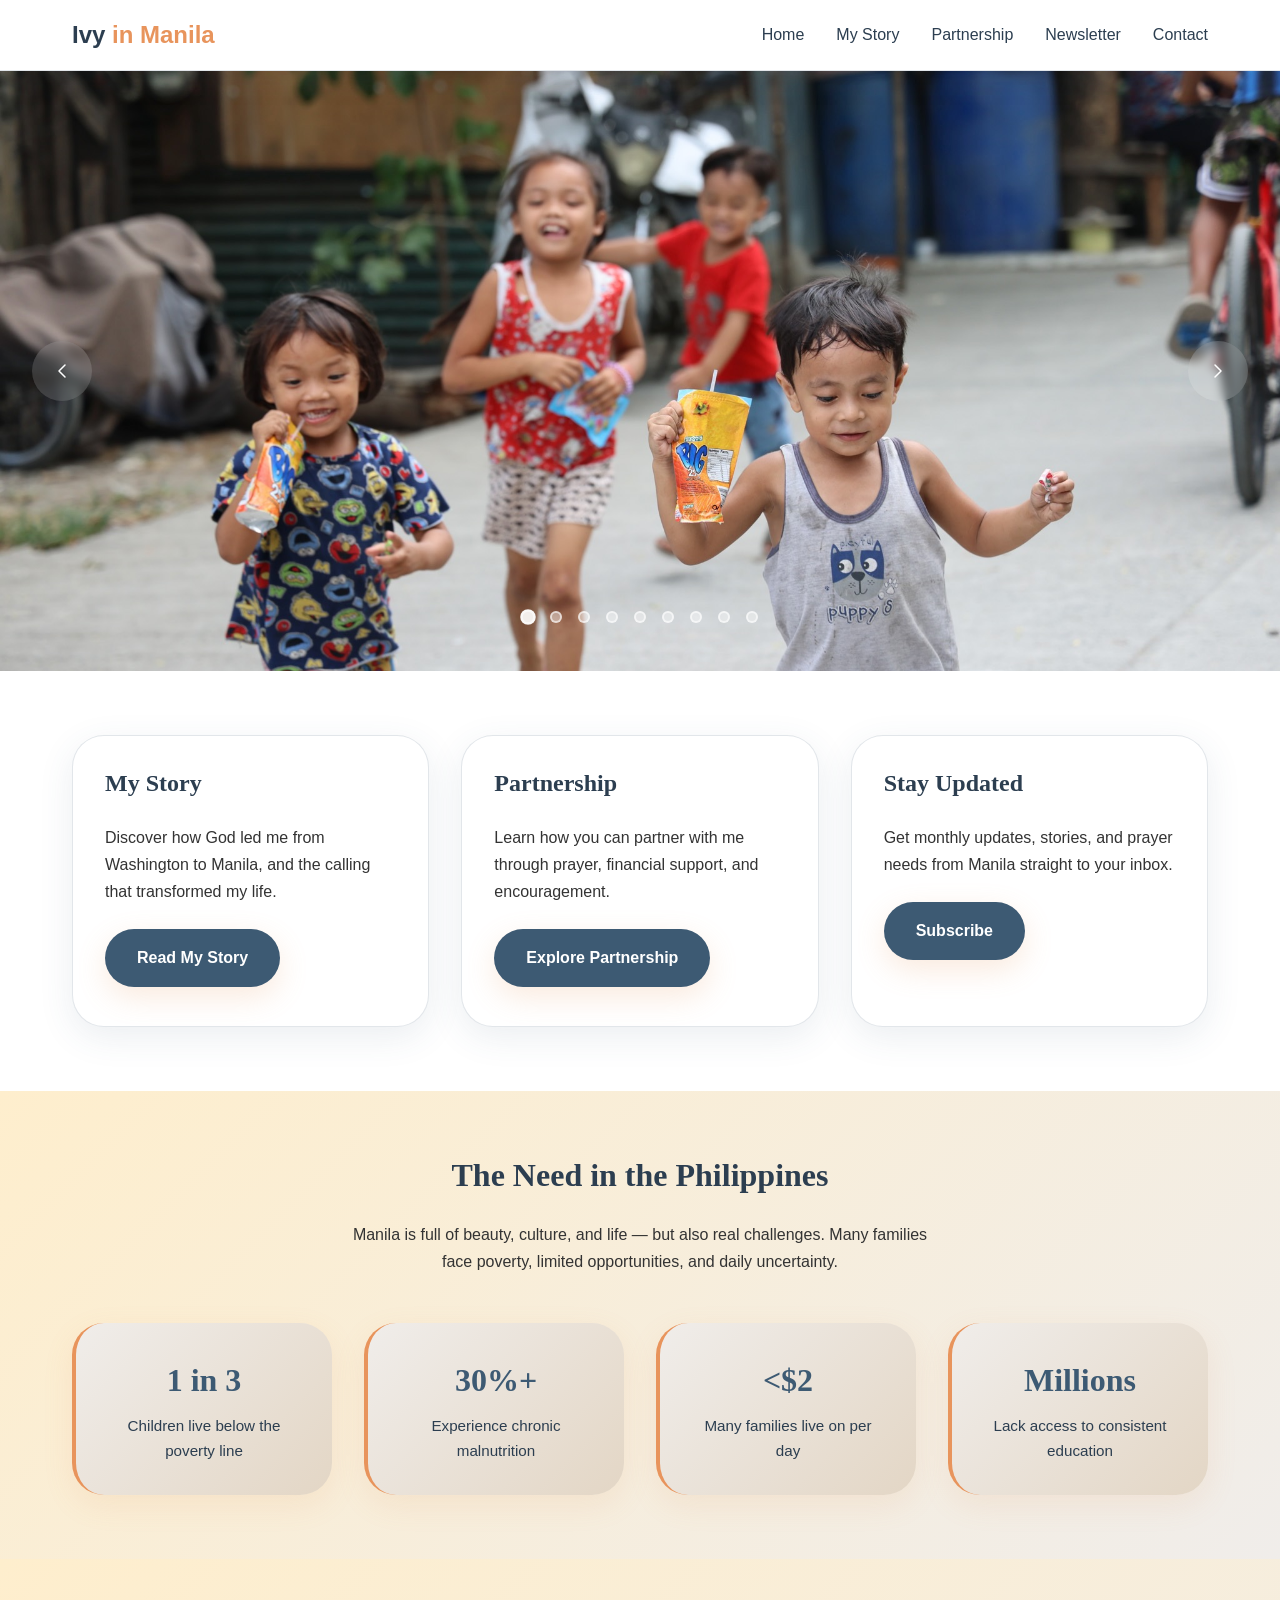
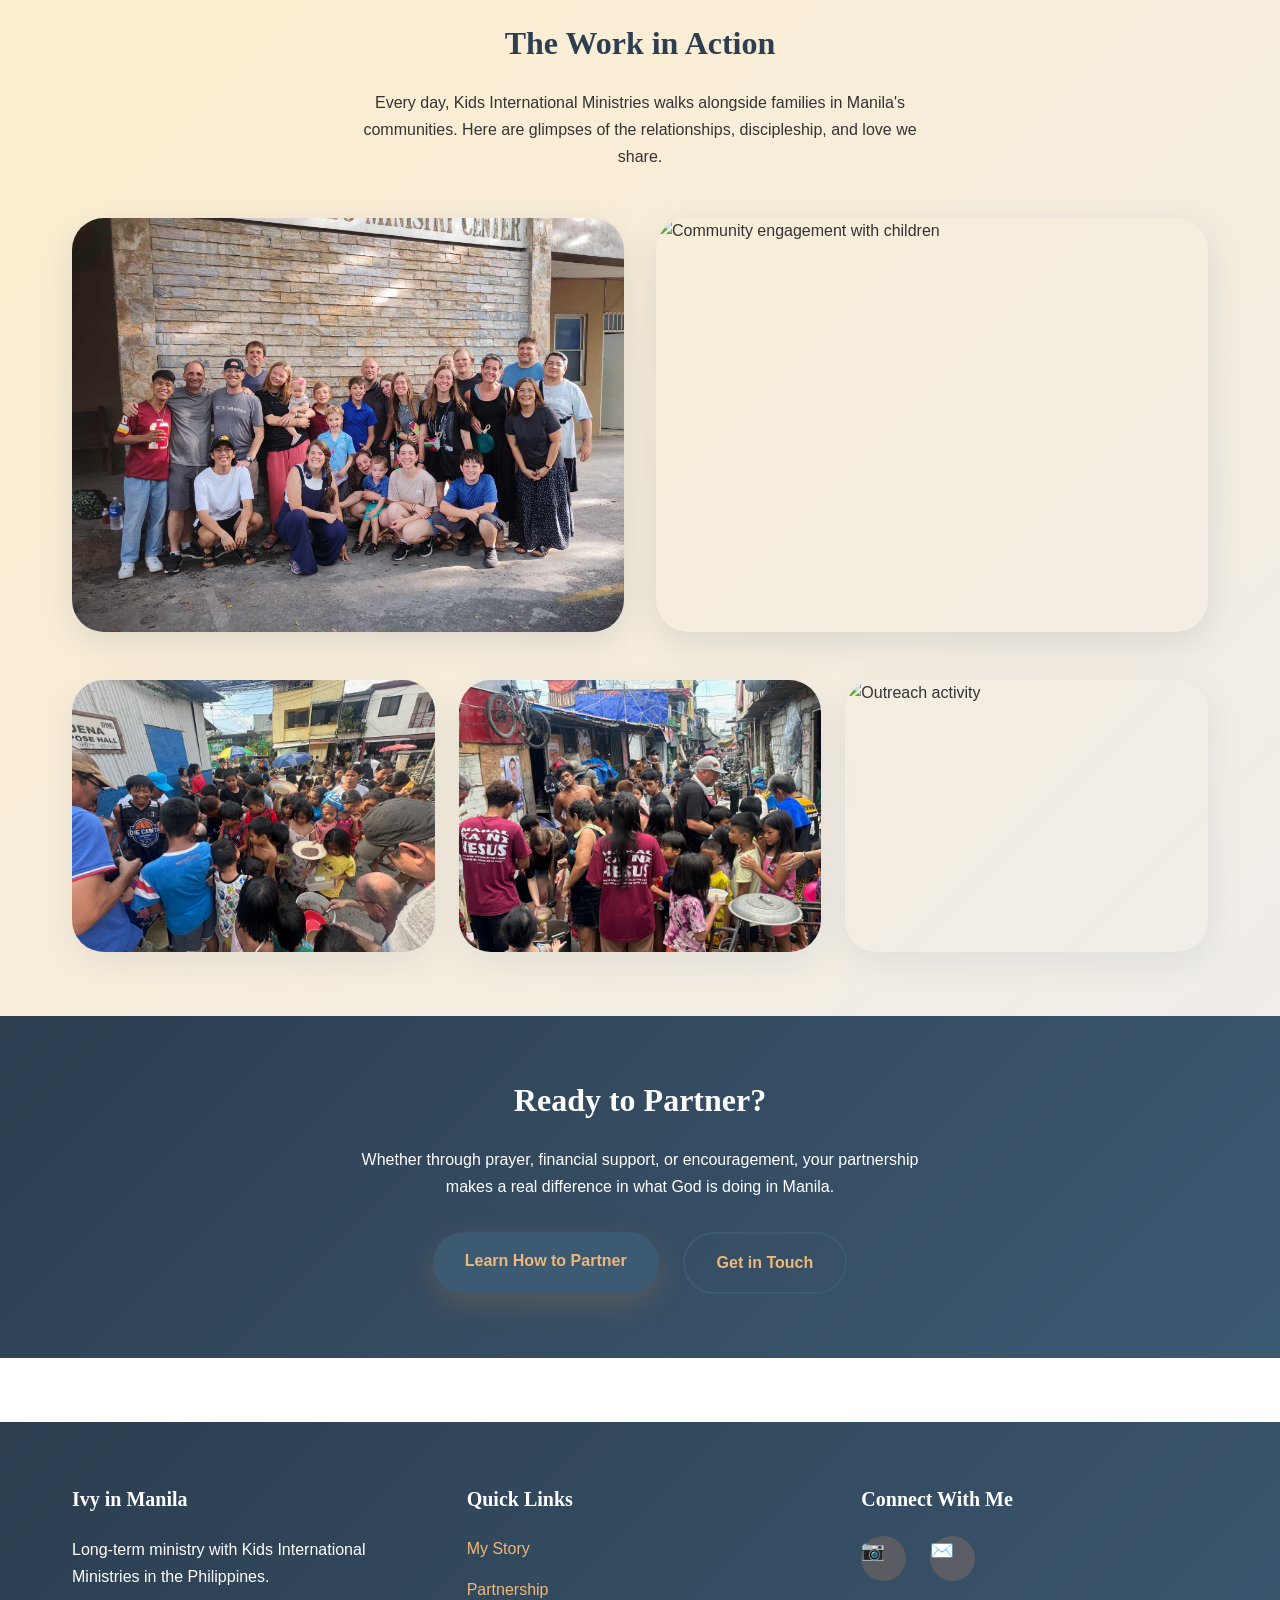
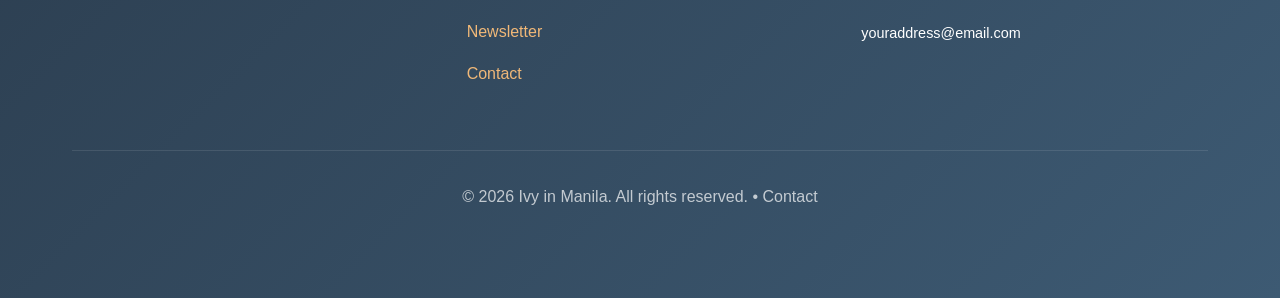
==== index.html @ 5cbec51e "Remove header from carousel and fix button text colors" ====
<!DOCTYPE html>
<html lang="en">
<head>
  <meta charset="UTF-8">
  <meta name="viewport" content="width=device-width, initial-scale=1.0">
  <meta name="description" content="Ivy in Manila - Updates, stories, and prayer needs from long-term ministry work with Kids International Ministries in the Philippines.">
  <meta name="keywords" content="missions, Philippines, Manila, ministry, Kids International Ministries, discipleship">
  <meta name="author" content="Ivy">
  <title>Ivy in Manila | Long-term Ministry Updates & Partnership</title>
  <link rel="stylesheet" href="css/styles.css">
</head>
<body>
  <!-- Header & Navigation -->
  <header>
    <div class="container">
      <div class="header-content">
        <a href="index.html" class="logo">Ivy <span class="logo-text">in Manila</span></a>
        <button class="menu-toggle" id="menuToggle">☰</button>
        <nav id="navMenu">
          <ul>
            <li><a href="index.html">Home</a></li>
            <li><a href="pages/my-story.html">My Story</a></li>
            <li><a href="pages/partnership.html">Partnership</a></li>
            <li><a href="pages/newsletter.html">Newsletter</a></li>
            <li><a href="pages/contact.html">Contact</a></li>
          </ul>
        </nav>
      </div>
    </div>
  </header>

  <!-- Main Content -->
  <main>
    <!-- Hero Section with Photo Carousel -->
    <section class="hero hero-carousel" id="heroCarousel">
      <div class="carousel-container">
        <img class="carousel-slide active" src="/assets/images/027A4919.jpeg" alt="Ministry moment">
        <img class="carousel-slide" src="/assets/images/IMG_1802.jpeg" alt="Ministry moment">
        <img class="carousel-slide" src="/assets/images/IMG_1947.jpeg" alt="Ministry moment">
        <img class="carousel-slide" src="/assets/images/IMG_1949.jpeg" alt="Ministry moment">
        <img class="carousel-slide" src="/assets/images/IMG_2102.jpeg" alt="Ministry moment">
        <img class="carousel-slide" src="/assets/images/IMG_2105.jpeg" alt="Ministry moment">
        <img class="carousel-slide" src="/assets/images/IMG_2116.jpeg" alt="Ministry moment">
        <img class="carousel-slide" src="/assets/images/IMG_2206.jpeg" alt="Ministry moment">
        <img class="carousel-slide" src="/assets/images/IMG_2347.jpeg" alt="Ministry moment">
        
        <!-- Gradient Overlay -->
        <div class="carousel-overlay"></div>
        
        <!-- Carousel Controls -->
        <button class="carousel-control carousel-prev" id="carouselPrev" aria-label="Previous slide">
          <svg width="40" height="40" viewBox="0 0 40 40" fill="none" xmlns="http://www.w3.org/2000/svg">
            <path d="M25 10L15 20L25 30" stroke="white" stroke-width="2.5" stroke-linecap="round" stroke-linejoin="round"/>
          </svg>
        </button>
        <button class="carousel-control carousel-next" id="carouselNext" aria-label="Next slide">
          <svg width="40" height="40" viewBox="0 0 40 40" fill="none" xmlns="http://www.w3.org/2000/svg">
            <path d="M15 10L25 20L15 30" stroke="white" stroke-width="2.5" stroke-linecap="round" stroke-linejoin="round"/>
          </svg>
        </button>
        
        <!-- Carousel Indicators -->
        <div class="carousel-indicators" id="carouselIndicators"></div>
      </div>
      
      <!-- Overlay Content -->
      <div class="container carousel-content">
        <p class="hero-intro">
          I'm serving long‑term in Manila, Philippines with Kids International Ministries. My heart is to invest deeply in relationships, discipleship, and everyday ministry life in the community. This space is where I share updates, stories, prayer needs, and ways you can partner with what God is doing in Manila.
        </p>
        <div class="hero-ctas">
          <a href="pages/my-story.html" class="btn btn-secondary">Learn My Story</a>
          <a href="pages/partnership.html" class="btn btn-tertiary">Partner With Me</a>
          <a href="pages/newsletter.html" class="btn btn-outline">Subscribe for Updates</a>
        </div>
      </div>
    </section>

    <!-- Quick Navigation Sections -->
    <section class="section">
      <div class="container">
        <div class="grid grid-3">
          <!-- My Story Card -->
          <div class="card">
            <h3>My Story</h3>
            <p>Discover how God led me from Washington to Manila, and the calling that transformed my life.</p>
            <a href="pages/my-story.html" class="btn btn-primary">Read My Story</a>
          </div>

          <!-- Partnership Card -->
          <div class="card">
            <h3>Partnership</h3>
            <p>Learn how you can partner with me through prayer, financial support, and encouragement.</p>
            <a href="pages/partnership.html" class="btn btn-primary">Explore Partnership</a>
          </div>

          <!-- Newsletter Card -->
          <div class="card">
            <h3>Stay Updated</h3>
            <p>Get monthly updates, stories, and prayer needs from Manila straight to your inbox.</p>
            <a href="pages/newsletter.html" class="btn btn-primary">Subscribe</a>
          </div>
        </div>
      </div>
    </section>

    <!-- Quick Stats Section -->
    <section class="section section-light">
      <div class="container">
        <h2 class="text-center">The Need in the Philippines</h2>
        <p class="text-center" style="max-width: 600px; margin-left: auto; margin-right: auto; margin-bottom: var(--spacing-xl);">
          Manila is full of beauty, culture, and life — but also real challenges. Many families face poverty, limited opportunities, and daily uncertainty.
        </p>
        <div class="grid grid-4">
          <div class="stat-box">
            <div class="stat-box-number">1 in 3</div>
            <div class="stat-box-label">Children live below the poverty line</div>
          </div>
          <div class="stat-box">
            <div class="stat-box-number">30%+</div>
            <div class="stat-box-label">Experience chronic malnutrition</div>
          </div>
          <div class="stat-box">
            <div class="stat-box-number">&lt;$2</div>
            <div class="stat-box-label">Many families live on per day</div>
          </div>
          <div class="stat-box">
            <div class="stat-box-number">Millions</div>
            <div class="stat-box-label">Lack access to consistent education</div>
          </div>
        </div>
      </div>
    </section>

    <!-- Ministry in Action Section -->
    <section class="section section-light">
      <div class="container">
        <h2 class="text-center">The Work in Action</h2>
        <p class="text-center" style="max-width: 600px; margin-left: auto; margin-right: auto; margin-bottom: var(--spacing-xl);">
          Every day, Kids International Ministries walks alongside families in Manila's communities. Here are glimpses of the relationships, discipleship, and love we share.
        </p>
        <div class="grid grid-2" style="gap: var(--spacing-lg); margin-bottom: var(--spacing-xl);">
          <div style="overflow: hidden; border-radius: var(--radius-lg); box-shadow: 0 10px 35px rgba(61, 90, 115, 0.15);">
            <img src="/assets/images/IMG_9043.jpeg" alt="Kids International Ministries team" style="width: 100%; height: auto; display: block;">
          </div>
          <div style="overflow: hidden; border-radius: var(--radius-lg); box-shadow: 0 10px 35px rgba(61, 90, 115, 0.15);">
            <img src="/assets/images/IMG_2116.jpeg" alt="Community engagement with children" style="width: 100%; height: auto; display: block;">
          </div>
        </div>
        <div class="grid grid-3" style="gap: var(--spacing-md);">
          <div style="overflow: hidden; border-radius: var(--radius-lg); box-shadow: 0 10px 35px rgba(61, 90, 115, 0.1);">
            <img src="/assets/images/IMG_1949.jpeg" alt="Children in community" style="width: 100%; height: auto; display: block;">
          </div>
          <div style="overflow: hidden; border-radius: var(--radius-lg); box-shadow: 0 10px 35px rgba(61, 90, 115, 0.1);">
            <img src="/assets/images/IMG_2347.jpeg" alt="Volunteers with children" style="width: 100%; height: auto; display: block;">
          </div>
          <div style="overflow: hidden; border-radius: var(--radius-lg); box-shadow: 0 10px 35px rgba(61, 90, 115, 0.1);">
            <img src="/assets/images/IMG_2206.jpeg" alt="Outreach activity" style="width: 100%; height: auto; display: block;">
          </div>
        </div>
      </div>
    </section>

    <!-- CTA Section -->
    <section class="section section-navy">
      <div class="container text-center">
        <h2>Ready to Partner?</h2>
        <p style="max-width: 600px; margin-left: auto; margin-right: auto; margin-bottom: var(--spacing-lg);">
          Whether through prayer, financial support, or encouragement, your partnership makes a real difference in what God is doing in Manila.
        </p>
        <div style="display: flex; gap: var(--spacing-md); justify-content: center; flex-wrap: wrap;">
          <a href="pages/partnership.html" class="btn btn-secondary">Learn How to Partner</a>
          <a href="pages/contact.html" class="btn btn-outline">Get in Touch</a>
        </div>
      </div>
    </section>
  </main>

  <!-- Footer -->
  <footer>
    <div class="container">
      <div class="footer-content">
        <div class="footer-section">
          <h4>Ivy in Manila</h4>
          <p>Long-term ministry with Kids International Ministries in the Philippines.</p>
        </div>
        <div class="footer-section">
          <h4>Quick Links</h4>
          <a href="pages/my-story.html">My Story</a>
          <a href="pages/partnership.html">Partnership</a>
          <a href="pages/newsletter.html">Newsletter</a>
          <a href="pages/contact.html">Contact</a>
        </div>
        <div class="footer-section">
          <h4>Connect With Me</h4>
          <div class="footer-socials">
            <a href="https://instagram.com" class="social-icon" title="Instagram">📷</a>
            <a href="mailto:youraddress@email.com" class="social-icon" title="Email">✉️</a>
          </div>
          <p style="margin-top: var(--spacing-md); font-size: 0.9rem;">
            <a href="mailto:youraddress@email.com" style="color: var(--yellow-honey);">youraddress@email.com</a>
          </p>
        </div>
      </div>
      <div class="footer-bottom">
        <p>&copy; 2026 Ivy in Manila. All rights reserved. • <a href="pages/contact.html" style="color: var(--yellow-honey);">Contact</a></p>
      </div>
    </div>
  </footer>

  <!-- JavaScript -->
  <script src="js/main.js"></script>
</body>
</html>
---- css/styles.css ----
/* 
  Ivy in Manila - Warm, Inviting Design System
  Color Palette: Warm browns, creams, slate blues, taupe
  Features: Soft animations, Parallax scrolling, Rounded edges, Sticky elements
  Designed for minimal, clean, friendly, and inviting aesthetic
*/

/* ========================
   CSS Variables / Colors
   ======================== */
:root {
  /* Soft, Cohesive Color Palette: Navy & Honey */
  --navy-soft: #3D5A73;
  --navy-dark: #2C3E50;
  --honey-warm: #E8945C;
  --honey-pale: #F0B878;
  --cream-pale: #FEEECD;
  --cream-warm: #E3D6C5;
  --cream-extra-light: #F0EDEA;
  --taupe-muted: #A0957E;
  
  --white: #ffffff;
  --gray-light: #f9f9f9;
  --gray-medium: #e8e8e8;
  --gray-dark: #333333;
  
  /* Typography */
  --font-primary: -apple-system, BlinkMacSystemFont, 'Segoe UI', 'Roboto', 'Oxygen', 'Ubuntu', 'Cantarell', sans-serif;
  --font-secondary: 'Georgia', 'Garamond', serif;
  
  /* Spacing */
  --spacing-xs: 0.5rem;
  --spacing-sm: 1rem;
  --spacing-md: 1.5rem;
  --spacing-lg: 2rem;
  --spacing-xl: 3rem;
  --spacing-2xl: 4rem;
  
  /* Soft Rounded Border Radius */
  --radius-sm: 12px;
  --radius-md: 20px;
  --radius-lg: 32px;
  
  /* Smooth Transitions */
  --transition: all 0.3s cubic-bezier(0.25, 0.46, 0.45, 0.94);
  --transition-slow: all 0.5s cubic-bezier(0.25, 0.46, 0.45, 0.94);
  --transition-bounce: all 0.6s cubic-bezier(0.34, 1.56, 0.64, 1);
}

/* ========================
   Soft Animations
   ======================== */
@keyframes fadeInUp {
  from {
    opacity: 0;
    transform: translateY(30px);
  }
  to {
    opacity: 1;
    transform: translateY(0);
  }
}

@keyframes fadeInDown {
  from {
    opacity: 0;
    transform: translateY(-30px);
  }
  to {
    opacity: 1;
    transform: translateY(0);
  }
}

@keyframes fadeInLeft {
  from {
    opacity: 0;
    transform: translateX(-30px);
  }
  to {
    opacity: 1;
    transform: translateX(0);
  }
}

@keyframes fadeInRight {
  from {
    opacity: 0;
    transform: translateX(30px);
  }
  to {
    opacity: 1;
    transform: translateX(0);
  }
}

@keyframes softFloat {
  0%, 100% {
    transform: translateY(0px);
  }
  50% {
    transform: translateY(-10px);
  }
}

@keyframes softScale {
  from {
    opacity: 0;
    transform: scale(0.95);
  }
  to {
    opacity: 1;
    transform: scale(1);
  }
}

@keyframes glow {
  0%, 100% {
    box-shadow: 0 10px 30px rgba(217, 70, 166, 0.15);
  }
  50% {
    box-shadow: 0 15px 40px rgba(217, 70, 166, 0.25);
  }
}

@keyframes slideInUp {
  from {
    opacity: 0;
    transform: translateY(60px);
  }
  to {
    opacity: 1;
    transform: translateY(0);
  }
}

.animate-fade-in {
  animation: fadeInUp 0.8s ease-out forwards;
}

.animate-fade-in-down {
  animation: fadeInDown 0.8s ease-out forwards;
}

.animate-fade-in-left {
  animation: fadeInLeft 0.8s ease-out forwards;
}

.animate-fade-in-right {
  animation: fadeInRight 0.8s ease-out forwards;
}

.animate-float {
  animation: softFloat 3s ease-in-out infinite;
}

.animate-scale {
  animation: softScale 0.8s ease-out forwards;
}

/* Parallax Effect Support */
.parallax-section {
  position: relative;
  overflow: hidden;
}

.parallax-bg {
  position: absolute;
  top: 0;
  left: 0;
  width: 100%;
  height: 100%;
  object-fit: cover;
  will-change: transform;
}

/* ========================
   Reset & Base Styles
   ======================== */
* {
  margin: 0;
  padding: 0;
  box-sizing: border-box;
}

html {
  scroll-behavior: smooth;
}

body {
  font-family: var(--font-primary);
  color: var(--gray-dark);
  background-color: var(--white);
  line-height: 1.6;
  font-size: 16px;
}

img {
  max-width: 100%;
  height: auto;
  display: block;
}

a {
  color: var(--navy-soft);
  text-decoration: none;
  transition: var(--transition);
}

a:hover {
  color: var(--honey-warm);
}

h1, h2, h3, h4, h5, h6 {
  font-family: var(--font-secondary);
  color: var(--navy-dark);
  margin-bottom: var(--spacing-md);
  line-height: 1.3;
}

h1 {
  font-size: 2.5rem;
  font-weight: 700;
}

h2 {
  font-size: 2rem;
  font-weight: 700;
}

h3 {
  font-size: 1.5rem;
  font-weight: 600;
}

h4 {
  font-size: 1.25rem;
  font-weight: 600;
}

p {
  margin-bottom: var(--spacing-md);
  font-size: 1rem;
  line-height: 1.7;
}

/* ========================
   Layout & Container
   ======================== */
.container {
  max-width: 1200px;
  margin: 0 auto;
  padding: 0 var(--spacing-lg);
}

.section {
  padding: var(--spacing-2xl) 0;
  animation: fadeInUp 0.8s ease-out;
}

.section-light {
  background: linear-gradient(135deg, var(--cream-pale) 0%, var(--cream-extra-light) 100%);
}

.section-navy {
  background: linear-gradient(135deg, var(--navy-dark) 0%, var(--navy-soft) 100%);
  color: var(--white);
}

.section-navy h2,
.section-navy h3 {
  color: var(--white);
}

.section-navy a {
  color: var(--honey-pale);
}

.section-navy a:hover {
  color: var(--white);
}

/* ========================
   Navigation & Header
   ======================== */
header {
  background-color: rgba(255, 255, 255, 0.98);
  border-bottom: 1px solid rgba(61, 90, 115, 0.15);
  position: sticky;
  top: 0;
  z-index: 100;
  box-shadow: 0 8px 32px rgba(61, 90, 115, 0.08);
  backdrop-filter: blur(10px);
  transition: var(--transition-slow);
}

header:hover {
  box-shadow: 0 12px 40px rgba(61, 90, 115, 0.12);
}

.header-content {
  display: flex;
  justify-content: space-between;
  align-items: center;
  padding: var(--spacing-sm) 0;
}

.logo {
  font-size: 1.5rem;
  font-weight: 700;
  color: var(--navy-dark);
  text-decoration: none;
}

.logo-text {
  color: var(--honey-warm);
}

nav ul {
  display: flex;
  list-style: none;
  gap: var(--spacing-lg);
}

nav a {
  color: var(--navy-dark);
  font-weight: 500;
  transition: var(--transition);
  position: relative;
  padding-bottom: 4px;
}

nav a:after {
  content: '';
  position: absolute;
  bottom: 0;
  left: 0;
  width: 0;
  height: 2px;
  background: var(--honey-warm);
  transition: width 0.3s ease;
}

nav a:hover {
  color: var(--honey-warm);
}

nav a:hover:after {
  width: 100%;
}

/* Mobile Menu Toggle */
.menu-toggle {
  display: none;
  background: none;
  border: none;
  font-size: 1.5rem;
  cursor: pointer;
  color: var(--navy-dark);
}

/* ========================
   Buttons
   ======================== */
.btn {
  display: inline-block;
  padding: var(--spacing-sm) var(--spacing-lg);
  border-radius: var(--radius-lg);
  font-size: 1rem;
  font-weight: 600;
  text-align: center;
  cursor: pointer;
  transition: var(--transition-slow);
  border: none;
  text-decoration: none;
  font-family: var(--font-primary);
  box-shadow: 0 10px 30px rgba(232, 148, 92, 0.2);
  position: relative;
  overflow: hidden;
}

.btn:hover {
  transform: translateY(-4px);
  box-shadow: 0 15px 40px rgba(232, 148, 92, 0.3);
}

.btn-primary {
  background-color: var(--navy-soft);
  color: var(--white);
}

.btn-primary:hover {
  background-color: var(--navy-dark);
}

.btn-secondary {
  background-color: var(--navy-soft);
  color: var(--white);
}

.btn-secondary:hover {
  background-color: var(--navy-dark);
}

.btn-tertiary {
  background-color: var(--honey-warm);
  color: var(--navy-dark);
}

.btn-tertiary:hover {
  background-color: var(--navy-soft);
  color: var(--white);
}

.btn-outline {
  background-color: transparent;
  color: var(--navy-soft);
  border: 2px solid var(--navy-soft);
  box-shadow: none;
}

.btn-outline:hover {
  background-color: var(--navy-soft);
  border-color: var(--navy-soft);
  color: var(--white);
}

.btn-block {
  display: block;
  width: 100%;
}

/* ========================
   Cards & Components
   ======================== */
.card {
  background-color: var(--white);
  border-radius: var(--radius-lg);
  padding: var(--spacing-lg);
  box-shadow: 0 10px 35px rgba(61, 90, 115, 0.1);
  transition: var(--transition-slow);
  border: 1px solid rgba(61, 90, 115, 0.15);
}

.card:hover {
  box-shadow: 0 20px 50px rgba(61, 90, 115, 0.15);
  transform: translateY(-8px);
}

.card-light {
  background: linear-gradient(135deg, var(--cream-extra-light) 0%, var(--cream-pale) 100%);
  box-shadow: none;
  border: 1px solid rgba(232, 148, 92, 0.15);
}

.stat-box {
  text-align: center;
  padding: var(--spacing-lg);
  background: linear-gradient(135deg, var(--cream-extra-light) 0%, var(--cream-warm) 100%);
  border-radius: var(--radius-lg);
  border-left: 4px solid var(--honey-warm);
  box-shadow: 0 10px 30px rgba(232, 148, 92, 0.12);
  transition: var(--transition-slow);
}

.stat-box:hover {
  transform: translateY(-4px);
  box-shadow: 0 15px 40px rgba(232, 148, 92, 0.2);
}

.stat-box-number {
  font-size: 2rem;
  font-weight: 700;
  color: var(--navy-soft);
  font-family: var(--font-secondary);
}

.stat-box-label {
  font-size: 0.95rem;
  color: var(--navy-dark);
  margin-top: var(--spacing-xs);
}

/* ========================
   Forms
   ======================== */
form {
  max-width: 600px;
  margin: 0 auto;
}

.form-group {
  margin-bottom: var(--spacing-lg);
}

label {
  display: block;
  margin-bottom: var(--spacing-sm);
  font-weight: 500;
  color: var(--navy-dark);
}

input[type="text"],
input[type="email"],
input[type="phone"],
input[type="date"],
textarea,
select {
  width: 100%;
  padding: var(--spacing-sm);
  border: 2px solid var(--honey-pale);
  border-radius: var(--radius-lg);
  font-family: var(--font-primary);
  font-size: 1rem;
  transition: var(--transition);
  background-color: var(--cream-extra-light);
}

input:focus,
textarea:focus,
select:focus {
  outline: none;
  border-color: var(--honey-warm);
  background-color: var(--white);
  box-shadow: 0 0 0 4px rgba(232, 148, 92, 0.15);
}

textarea {
  resize: vertical;
  min-height: 150px;
}

/* ========================
   Grid System
   ======================== */
.grid {
  display: grid;
  gap: var(--spacing-lg);
}

.grid-2 {
  grid-template-columns: repeat(2, 1fr);
}

.grid-3 {
  grid-template-columns: repeat(3, 1fr);
}

.grid-4 {
  grid-template-columns: repeat(4, 1fr);
}

/* ========================
   Footer
   ======================== */
footer {
  background: linear-gradient(135deg, var(--navy-dark) 0%, var(--navy-soft) 100%);
  color: var(--white);
  padding: var(--spacing-2xl) 0;
  margin-top: var(--spacing-2xl);
}

.footer-content {
  display: grid;
  grid-template-columns: repeat(auto-fit, minmax(250px, 1fr));
  gap: var(--spacing-xl);
  margin-bottom: var(--spacing-xl);
}

.footer-section h4 {
  color: var(--white);
  margin-bottom: var(--spacing-md);
}

.footer-section a {
  color: var(--honey-pale);
  display: block;
  margin-bottom: var(--spacing-sm);
  transition: var(--transition);
}

.footer-section a:hover {
  color: var(--white);
  transform: translateX(5px);
}

.footer-socials {
  display: flex;
  gap: var(--spacing-md);
  margin-top: var(--spacing-md);
}

.social-icon {
  display: inline-flex;
  align-items: center;
  justify-content: center;
  width: 45px;
  height: 45px;
  background-color: rgba(232, 148, 92, 0.2);
  border-radius: 50%;
  color: var(--honey-pale);
  transition: var(--transition);
  text-decoration: none;
  font-size: 1.2rem;
}

.social-icon:hover {
  background-color: var(--honey-warm);
  color: var(--navy-dark);
  transform: scale(1.1);
}

.footer-bottom {
  border-top: 1px solid rgba(255, 255, 255, 0.1);
  padding-top: var(--spacing-lg);
  text-align: center;
  font-size: 0.9rem;
  color: rgba(255, 255, 255, 0.7);
}

/* ========================
   Hero Section
   ======================== */
.hero {
  padding: var(--spacing-2xl) 0;
  background: linear-gradient(135deg, var(--cream-pale) 0%, var(--cream-warm) 50%, var(--cream-extra-light) 100%);
  color: var(--navy-dark);
  text-align: center;
  position: relative;
  overflow: hidden;
}

.hero::before {
  content: '';
  position: absolute;
  top: -50%;
  right: -10%;
  width: 500px;
  height: 500px;
  background: radial-gradient(circle, rgba(232, 148, 92, 0.15) 0%, transparent 70%);
  border-radius: 50%;
  pointer-events: none;
}

.hero::after {
  content: '';
  position: absolute;
  bottom: -30%;
  left: -5%;
  width: 400px;
  height: 400px;
  background: radial-gradient(circle, rgba(44, 62, 80, 0.1) 0%, transparent 70%);
  border-radius: 50%;
  pointer-events: none;
}

.hero > .container {
  position: relative;
  z-index: 1;
}

.hero h1 {
  color: var(--navy-dark);
  font-size: 3rem;
  margin-bottom: var(--spacing-lg);
  animation: fadeInDown 1s ease-out;
}

.hero-intro {
  font-size: 1.2rem;
  margin-bottom: var(--spacing-lg);
  max-width: 700px;
  margin-left: auto;
  margin-right: auto;
  line-height: 1.8;
  animation: fadeInUp 1s ease-out 0.2s both;
  color: var(--navy-soft);
}

.hero-ctas {
  display: flex;
  gap: var(--spacing-md);
  justify-content: center;
  flex-wrap: wrap;
  margin-top: var(--spacing-xl);
}

/* ========================
   Hero Carousel
   ======================== */
.hero-carousel {
  padding: 0;
  background: linear-gradient(135deg, rgba(232, 148, 92, 0.3), rgba(44, 62, 80, 0.5));
  min-height: 600px;
  display: flex;
  align-items: center;
  justify-content: center;
  position: relative;
  overflow: hidden;
}

.hero-carousel::before,
.hero-carousel::after {
  display: none;
}

.carousel-container {
  position: absolute;
  top: 0;
  left: 0;
  width: 100%;
  height: 100%;
  overflow: hidden;
  display: flex;
  align-items: center;
  justify-content: center;
}

.carousel-slide {
  position: absolute;
  top: 0;
  left: 0;
  width: 100%;
  height: 100%;
  object-fit: cover;
  object-position: center;
  opacity: 0;
  transition: opacity 0.8s ease-in-out;
  display: block;
  z-index: 1;
}

.carousel-slide.active {
  opacity: 1;
  z-index: 5;
}

.carousel-overlay {
  position: absolute;
  top: 0;
  left: 0;
  width: 100%;
  height: 100%;
  background: linear-gradient(135deg, rgba(44, 62, 80, 0.5) 0%, rgba(232, 148, 92, 0.3) 50%, rgba(44, 62, 80, 0.4) 100%);
  z-index: 3;
  pointer-events: none;
}

.carousel-content {
  position: relative;
  z-index: 10;
  color: white;
  text-align: center;
  padding: var(--spacing-2xl) var(--spacing-md);
}

/* Ensure buttons in carousel have correct colors */
.carousel-content .btn-secondary {
  color: var(--white) !important;
}

.carousel-content .btn-tertiary {
  color: var(--navy-dark) !important;
}

.carousel-content .btn-outline {
  color: var(--white) !important;
  border-color: var(--white) !important;
}

.carousel-content h1 {
  color: white;
  font-size: 3rem;
  margin-bottom: var(--spacing-lg);
  animation: fadeInDown 1s ease-out;
  text-shadow: 0 2px 10px rgba(0, 0, 0, 0.3);
}

.carousel-content .hero-intro {
  color: rgba(255, 255, 255, 0.95);
  font-size: 1.2rem;
  max-width: 700px;
  margin-left: auto;
  margin-right: auto;
  animation: fadeInUp 1s ease-out 0.2s both;
  text-shadow: 0 1px 5px rgba(0, 0, 0, 0.2);
}

.carousel-control {
  position: absolute;
  top: 50%;
  transform: translateY(-50%);
  z-index: 15;
  width: 60px;
  height: 60px;
  border: none;
  background: rgba(255, 255, 255, 0.15);
  color: white;
  cursor: pointer;
  display: flex;
  align-items: center;
  justify-content: center;
  border-radius: 50%;
  transition: all 0.3s ease;
  backdrop-filter: blur(5px);
}

.carousel-control:hover {
  background: rgba(255, 255, 255, 0.25);
  transform: translateY(-50%) scale(1.1);
}

.carousel-prev {
  left: var(--spacing-lg);
}

.carousel-next {
  right: var(--spacing-lg);
}

.carousel-control svg {
  width: 24px;
  height: 24px;
}

.carousel-indicators {
  position: absolute;
  bottom: var(--spacing-xl);
  left: 50%;
  transform: translateX(-50%);
  z-index: 15;
  display: flex;
  gap: var(--spacing-sm);
  justify-content: center;
}

.carousel-indicator {
  width: 12px;
  height: 12px;
  border-radius: 50%;
  background: rgba(255, 255, 255, 0.4);
  border: 2px solid rgba(255, 255, 255, 0.6);
  cursor: pointer;
  transition: all 0.3s ease;
}

.carousel-indicator.active {
  background: rgba(255, 255, 255, 0.9);
  transform: scale(1.3);
}

.carousel-indicator:hover {
  background: rgba(255, 255, 255, 0.7);
}

/* ========================
   Responsive Design
   ======================== */

@media (max-width: 768px) {
  h1 {
    font-size: 2rem;
  }
  
  h2 {
    font-size: 1.5rem;
  }
  
  h3 {
    font-size: 1.25rem;
  }
  
  .container {
    padding: 0 var(--spacing-md);
  }
  
  .section {
    padding: var(--spacing-xl) 0;
  }
  
  nav ul {
    display: none;
    position: absolute;
    top: 60px;
    right: 0;
    left: 0;
    flex-direction: column;
    background-color: var(--white);
    gap: 0;
    border-bottom: 1px solid var(--gray-medium);
  }
  
  nav ul.active {
    display: flex;
  }
  
  nav a {
    display: block;
    padding: var(--spacing-md);
    border-bottom: 1px solid var(--gray-medium);
  }
  
  .menu-toggle {
    display: block;
  }
  
  .grid-2,
  .grid-3,
  .grid-4 {
    grid-template-columns: 1fr;
  }
  
  .hero h1 {
    font-size: 2rem;
  }
  
  .hero-ctas {
    flex-direction: column;
  }

  /* Carousel mobile styles */
  .hero-carousel {
    min-height: 400px;
  }

  .carousel-control {
    width: 48px;
    height: 48px;
  }

  .carousel-prev {
    left: var(--spacing-md);
  }

  .carousel-next {
    right: var(--spacing-md);
  }

  .carousel-indicators {
    bottom: var(--spacing-lg);
    gap: 8px;
  }

  .carousel-indicator {
    width: 10px;
    height: 10px;
  }

  .carousel-content h1 {
    font-size: 1.75rem;
  }

  .carousel-content .hero-intro {
    font-size: 1rem;
  }
  
  .btn {
    width: 100%;
  }
  
  .footer-content {
    grid-template-columns: 1fr;
  }
}

@media (max-width: 480px) {
  :root {
    font-size: 14px;
  }
  
  h1 {
    font-size: 1.5rem;
  }
  
  h2 {
    font-size: 1.25rem;
  }
  
  h3 {
    font-size: 1.1rem;
  }
  
  .container {
    padding: 0 var(--spacing-sm);
  }
  
  .stat-box {
    padding: var(--spacing-md);
  }
  
  .stat-box-number {
    font-size: 1.5rem;
  }
  
  .hero-intro {
    font-size: 1rem;
  }

  .hero-carousel {
    min-height: 350px;
  }

  .carousel-control {
    width: 44px;
    height: 44px;
  }

  .carousel-control svg {
    width: 20px;
    height: 20px;
  }

  .carousel-prev {
    left: var(--spacing-sm);
  }

  .carousel-next {
    right: var(--spacing-sm);
  }

  .carousel-content {
    padding: var(--spacing-lg) var(--spacing-sm);
  }

  .carousel-content h1 {
    font-size: 1.5rem;
    margin-bottom: var(--spacing-md);
  }

  .carousel-content .hero-intro {
    font-size: 0.95rem;
    margin-bottom: var(--spacing-md);
  }
}

/* ========================
   Utility Classes
   ======================== */
.text-center {
  text-align: center;
}

.text-right {
  text-align: right;
}

.mt-md {
  margin-top: var(--spacing-md);
}

.mt-lg {
  margin-top: var(--spacing-lg);
}

.mb-md {
  margin-bottom: var(--spacing-md);
}

.mb-lg {
  margin-bottom: var(--spacing-lg);
}

.py-lg {
  padding: var(--spacing-lg) 0;
}

.py-2xl {
  padding: var(--spacing-2xl) 0;
}

.highlight {
  color: var(--navy-soft);
  font-weight: 600;
}

.highlight-yellow {
  color: var(--honey-warm);
  font-weight: 600;
}
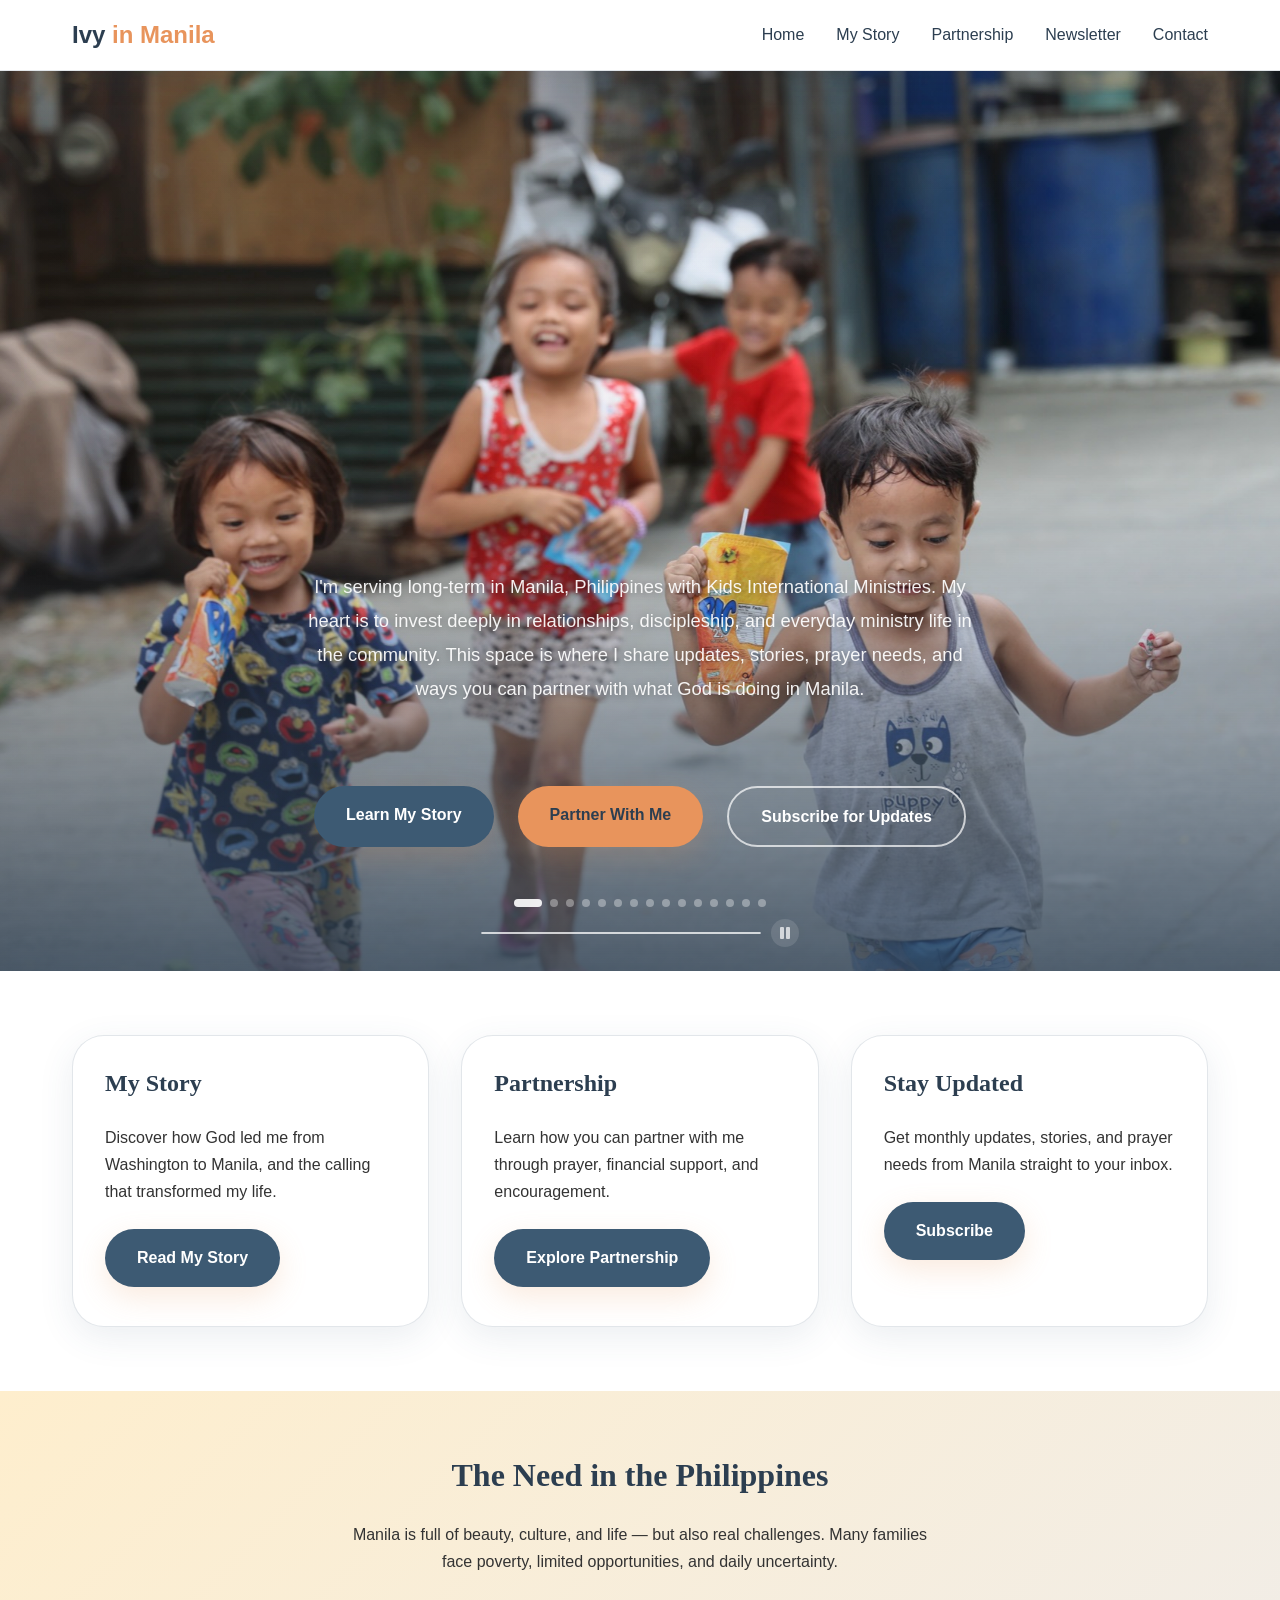
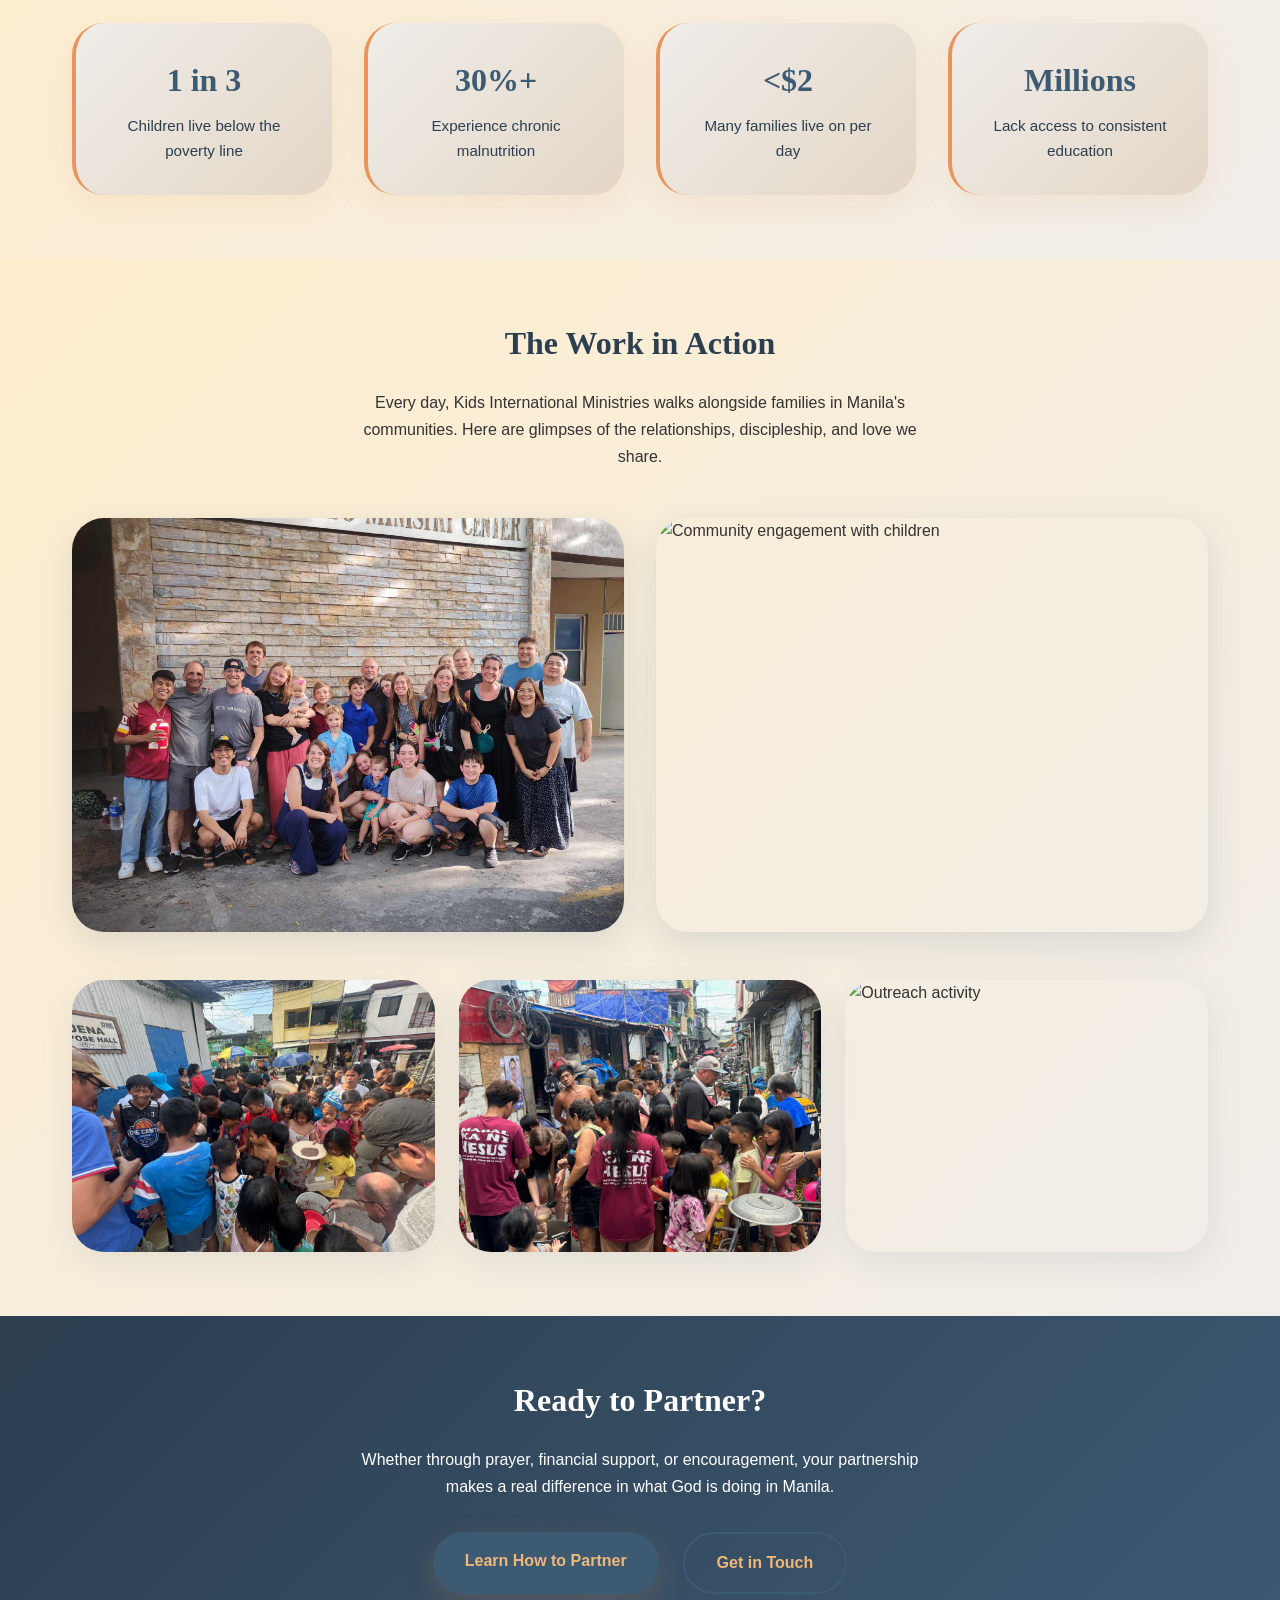
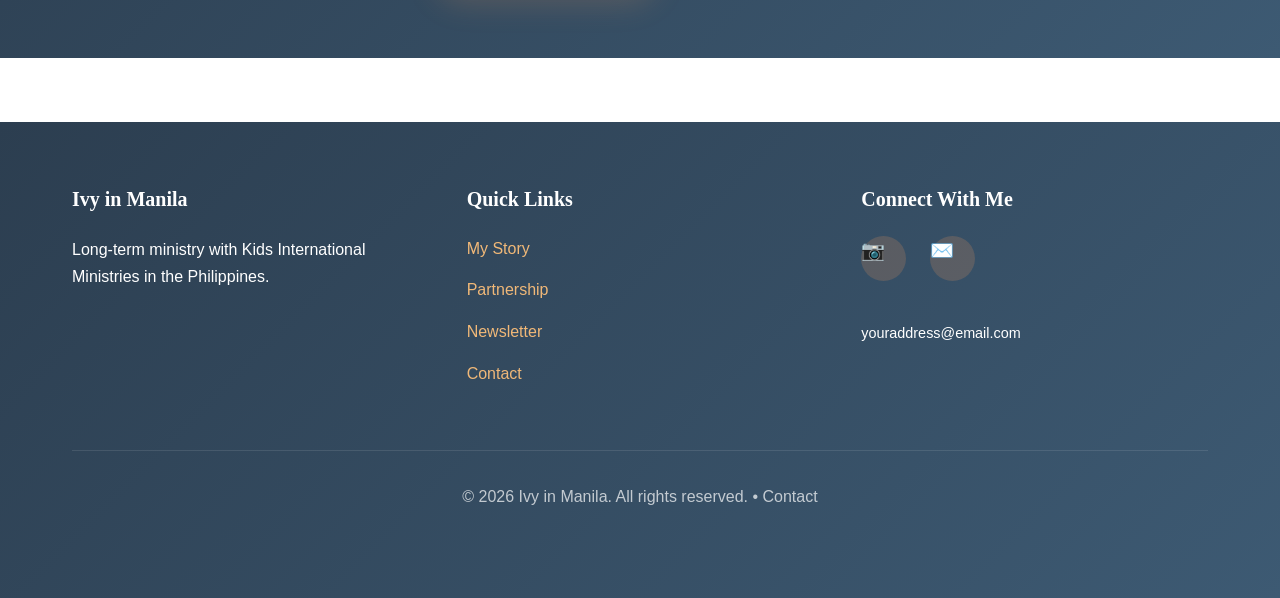
==== commit 3594417e: "Enhance Hero Carousel with cinematic features and improved accessibility" ====
--- a/index.html
+++ b/index.html
@@ -31,40 +31,96 @@
 
   <!-- Main Content -->
   <main>
-    <!-- Hero Section with Photo Carousel -->
-    <section class="hero hero-carousel" id="heroCarousel">
-      <div class="carousel-container">
-        <img class="carousel-slide active" src="/assets/images/027A4919.jpeg" alt="Ministry moment">
-        <img class="carousel-slide" src="/assets/images/IMG_1802.jpeg" alt="Ministry moment">
-        <img class="carousel-slide" src="/assets/images/IMG_1947.jpeg" alt="Ministry moment">
-        <img class="carousel-slide" src="/assets/images/IMG_1949.jpeg" alt="Ministry moment">
-        <img class="carousel-slide" src="/assets/images/IMG_2102.jpeg" alt="Ministry moment">
-        <img class="carousel-slide" src="/assets/images/IMG_2105.jpeg" alt="Ministry moment">
-        <img class="carousel-slide" src="/assets/images/IMG_2116.jpeg" alt="Ministry moment">
-        <img class="carousel-slide" src="/assets/images/IMG_2206.jpeg" alt="Ministry moment">
-        <img class="carousel-slide" src="/assets/images/IMG_2347.jpeg" alt="Ministry moment">
-        
-        <!-- Gradient Overlay -->
+    <!-- Hero: Cinematic Photo Carousel -->
+    <section class="hero-carousel" id="heroCarousel" aria-roledescription="carousel" aria-label="Ministry photo gallery">
+      <div class="carousel-viewport">
+        <div class="carousel-track" id="carouselTrack">
+          <div class="carousel-slide active" aria-roledescription="slide" aria-label="Slide 1 of 15">
+            <img src="/assets/images/027A4919.jpeg" alt="Meaningful connections during ministry outreach" loading="eager" fetchpriority="high" draggable="false">
+          </div>
+          <div class="carousel-slide" aria-roledescription="slide" aria-label="Slide 2 of 15">
+            <img src="/assets/images/IMG_0004.jpeg" alt="Community life and fellowship in Manila" loading="eager" draggable="false">
+          </div>
+          <div class="carousel-slide" aria-roledescription="slide" aria-label="Slide 3 of 15">
+            <img src="/assets/images/IMG_0006.jpeg" alt="Building relationships in the neighborhood" loading="eager" draggable="false">
+          </div>
+          <div class="carousel-slide" aria-roledescription="slide" aria-label="Slide 4 of 15">
+            <img src="/assets/images/IMG_0012.jpeg" alt="Joy and laughter with local children" loading="lazy" draggable="false">
+          </div>
+          <div class="carousel-slide" aria-roledescription="slide" aria-label="Slide 5 of 15">
+            <img src="/assets/images/IMG_0020.jpeg" alt="Daily life in ministry service" loading="lazy" draggable="false">
+          </div>
+          <div class="carousel-slide" aria-roledescription="slide" aria-label="Slide 6 of 15">
+            <img src="/assets/images/IMG_1802.jpeg" alt="Worship and discipleship moments" loading="lazy" draggable="false">
+          </div>
+          <div class="carousel-slide" aria-roledescription="slide" aria-label="Slide 7 of 15">
+            <img src="/assets/images/IMG_1947.jpeg" alt="Sharing hope in the community" loading="lazy" draggable="false">
+          </div>
+          <div class="carousel-slide" aria-roledescription="slide" aria-label="Slide 8 of 15">
+            <img src="/assets/images/IMG_1949.jpeg" alt="Children engaged in learning and play" loading="lazy" draggable="false">
+          </div>
+          <div class="carousel-slide" aria-roledescription="slide" aria-label="Slide 9 of 15">
+            <img src="/assets/images/IMG_2102.jpeg" alt="Outreach and engagement with families" loading="lazy" draggable="false">
+          </div>
+          <div class="carousel-slide" aria-roledescription="slide" aria-label="Slide 10 of 15">
+            <img src="/assets/images/IMG_2105.jpeg" alt="Teamwork in ministry activities" loading="lazy" draggable="false">
+          </div>
+          <div class="carousel-slide" aria-roledescription="slide" aria-label="Slide 11 of 15">
+            <img src="/assets/images/IMG_2116.jpeg" alt="Community gathering and fellowship" loading="lazy" draggable="false">
+          </div>
+          <div class="carousel-slide" aria-roledescription="slide" aria-label="Slide 12 of 15">
+            <img src="/assets/images/IMG_2206.jpeg" alt="Vibrant moments from Manila outreach" loading="lazy" draggable="false">
+          </div>
+          <div class="carousel-slide" aria-roledescription="slide" aria-label="Slide 13 of 15">
+            <img src="/assets/images/IMG_2347.jpeg" alt="Volunteers serving alongside local families" loading="lazy" draggable="false">
+          </div>
+          <div class="carousel-slide" aria-roledescription="slide" aria-label="Slide 14 of 15">
+            <img src="/assets/images/IMG_8860.jpeg" alt="Everyday beauty in Manila neighborhoods" loading="lazy" draggable="false">
+          </div>
+          <div class="carousel-slide" aria-roledescription="slide" aria-label="Slide 15 of 15">
+            <img src="/assets/images/IMG_9043.jpeg" alt="The Kids International Ministries team" loading="lazy" draggable="false">
+          </div>
+        </div>
+
+        <!-- Cinematic gradient overlay -->
         <div class="carousel-overlay"></div>
-        
-        <!-- Carousel Controls -->
-        <button class="carousel-control carousel-prev" id="carouselPrev" aria-label="Previous slide">
-          <svg width="40" height="40" viewBox="0 0 40 40" fill="none" xmlns="http://www.w3.org/2000/svg">
-            <path d="M25 10L15 20L25 30" stroke="white" stroke-width="2.5" stroke-linecap="round" stroke-linejoin="round"/>
+
+        <!-- Navigation arrows (appear on hover / always visible on touch) -->
+        <button class="carousel-arrow carousel-arrow--prev" id="carouselPrev" aria-label="Previous photo">
+          <svg width="24" height="24" viewBox="0 0 24 24" fill="none" stroke="currentColor" stroke-width="2" stroke-linecap="round" stroke-linejoin="round">
+            <polyline points="15 18 9 12 15 6"></polyline>
           </svg>
         </button>
-        <button class="carousel-control carousel-next" id="carouselNext" aria-label="Next slide">
-          <svg width="40" height="40" viewBox="0 0 40 40" fill="none" xmlns="http://www.w3.org/2000/svg">
-            <path d="M15 10L25 20L15 30" stroke="white" stroke-width="2.5" stroke-linecap="round" stroke-linejoin="round"/>
+        <button class="carousel-arrow carousel-arrow--next" id="carouselNext" aria-label="Next photo">
+          <svg width="24" height="24" viewBox="0 0 24 24" fill="none" stroke="currentColor" stroke-width="2" stroke-linecap="round" stroke-linejoin="round">
+            <polyline points="9 18 15 12 9 6"></polyline>
           </svg>
         </button>
-        
-        <!-- Carousel Indicators -->
-        <div class="carousel-indicators" id="carouselIndicators"></div>
-      </div>
-      
-      <!-- Overlay Content -->
-      <div class="container carousel-content">
+
+        <!-- Progress bar & slide indicators -->
+        <div class="carousel-bottom-bar">
+          <div class="carousel-indicators" id="carouselIndicators" role="tablist" aria-label="Slide navigation"></div>
+          <div class="carousel-progress-row">
+            <div class="carousel-progress">
+              <div class="carousel-progress-fill" id="carouselProgress"></div>
+            </div>
+            <button class="carousel-pause-btn" id="carouselPause" aria-label="Pause slideshow">
+              <svg class="carousel-pause-icon" width="14" height="14" viewBox="0 0 14 14" fill="currentColor">
+                <rect x="2" y="1" width="4" height="12" rx="1"></rect>
+                <rect x="8" y="1" width="4" height="12" rx="1"></rect>
+              </svg>
+              <svg class="carousel-play-icon" width="14" height="14" viewBox="0 0 14 14" fill="currentColor" style="display:none">
+                <polygon points="3,1 13,7 3,13"></polygon>
+              </svg>
+            </button>
+          </div>
+        </div>
+        <!-- Screen reader live region -->
+        <div class="sr-only" aria-live="polite" aria-atomic="true" id="carouselLive"></div>
+      </div>
+
+      <!-- Hero content overlay -->
+      <div class="container carousel-hero-content">
         <p class="hero-intro">
           I'm serving long‑term in Manila, Philippines with Kids International Ministries. My heart is to invest deeply in relationships, discipleship, and everyday ministry life in the community. This space is where I share updates, stories, prayer needs, and ways you can partner with what God is doing in Manila.
         </p>
--- a/css/styles.css
+++ b/css/styles.css
@@ -686,171 +686,439 @@
 }
 
 /* ========================
-   Hero Carousel
+   Hero Carousel — Cinematic
    ======================== */
 .hero-carousel {
-  padding: 0;
-  background: linear-gradient(135deg, rgba(232, 148, 92, 0.3), rgba(44, 62, 80, 0.5));
-  min-height: 600px;
+  position: relative;
+  width: 100%;
+  min-height: 100vh;
+  min-height: 100dvh;
   display: flex;
-  align-items: center;
+  align-items: flex-end;
   justify-content: center;
-  position: relative;
   overflow: hidden;
-}
-
-.hero-carousel::before,
-.hero-carousel::after {
-  display: none;
-}
-
-.carousel-container {
+  background: var(--navy-dark);
+}
+
+.carousel-viewport {
   position: absolute;
-  top: 0;
-  left: 0;
-  width: 100%;
-  height: 100%;
+  inset: 0;
   overflow: hidden;
-  display: flex;
-  align-items: center;
-  justify-content: center;
+}
+
+/* --- Slides --- */
+.carousel-track {
+  position: absolute;
+  inset: 0;
 }
 
 .carousel-slide {
   position: absolute;
-  top: 0;
-  left: 0;
+  inset: 0;
+  opacity: 0;
+  z-index: 1;
+  transition: opacity 1.4s cubic-bezier(0.4, 0, 0.2, 1);
+  will-change: opacity;
+  overflow: hidden;
+}
+
+.carousel-slide.active {
+  opacity: 1;
+  z-index: 2;
+}
+
+.carousel-slide img {
+  position: absolute;
+  inset: 0;
   width: 100%;
   height: 100%;
   object-fit: cover;
   object-position: center;
-  opacity: 0;
-  transition: opacity 0.8s ease-in-out;
-  display: block;
-  z-index: 1;
-}
-
-.carousel-slide.active {
-  opacity: 1;
-  z-index: 5;
-}
-
+}
+
+/* --- Ken Burns keyframes --- */
+@keyframes kenBurns1 {
+  0%   { transform: scale(1)    translate3d(0, 0, 0); }
+  100% { transform: scale(1.12) translate3d(-1.5%, -1%, 0); }
+}
+
+@keyframes kenBurns2 {
+  0%   { transform: scale(1.12) translate3d(0, 0, 0); }
+  100% { transform: scale(1)    translate3d(1.5%, 1%, 0); }
+}
+
+@keyframes kenBurns3 {
+  0%   { transform: scale(1)    translate3d(0, 0, 0); }
+  100% { transform: scale(1.1)  translate3d(1.5%, -0.5%, 0); }
+}
+
+@keyframes kenBurns4 {
+  0%   { transform: scale(1.1)  translate3d(0, 0, 0); }
+  100% { transform: scale(1)    translate3d(-1%, 1.5%, 0); }
+}
+
+@keyframes kenBurns5 {
+  0%   { transform: scale(1.05) translate3d(-1%, 0, 0); }
+  100% { transform: scale(1.15) translate3d(1%, -1%, 0); }
+}
+
+/* --- Cinematic overlay --- */
 .carousel-overlay {
   position: absolute;
-  top: 0;
-  left: 0;
-  width: 100%;
-  height: 100%;
-  background: linear-gradient(135deg, rgba(44, 62, 80, 0.5) 0%, rgba(232, 148, 92, 0.3) 50%, rgba(44, 62, 80, 0.4) 100%);
+  inset: 0;
   z-index: 3;
   pointer-events: none;
-}
-
-.carousel-content {
+  background:
+    linear-gradient(to bottom,
+      rgba(44, 62, 80, 0.2) 0%,
+      rgba(44, 62, 80, 0.02) 25%,
+      rgba(44, 62, 80, 0.02) 45%,
+      rgba(44, 62, 80, 0.5) 80%,
+      rgba(44, 62, 80, 0.8) 100%),
+    linear-gradient(135deg,
+      rgba(232, 148, 92, 0.08) 0%,
+      transparent 60%);
+}
+
+/* --- Hero content overlay --- */
+.carousel-hero-content {
   position: relative;
   z-index: 10;
-  color: white;
+  color: var(--white);
   text-align: center;
-  padding: var(--spacing-2xl) var(--spacing-md);
+  padding: 0 var(--spacing-lg);
+  padding-bottom: calc(var(--spacing-2xl) + 60px);
+  display: flex;
+  flex-direction: column;
+  align-items: center;
+  justify-content: flex-end;
+  min-height: 100vh;
+  min-height: 100dvh;
+}
+
+.carousel-hero-content .hero-intro {
+  color: rgba(255, 255, 255, 0.92);
+  font-size: 1.15rem;
+  max-width: 680px;
+  line-height: 1.85;
+  text-shadow: 0 1px 8px rgba(0, 0, 0, 0.35);
+  animation: carouselFadeUp 1.2s cubic-bezier(0.16, 1, 0.3, 1) 0.3s both;
+}
+
+.carousel-hero-content .hero-ctas {
+  animation: carouselFadeUp 1.2s cubic-bezier(0.16, 1, 0.3, 1) 0.6s both;
 }
 
 /* Ensure buttons in carousel have correct colors */
-.carousel-content .btn-secondary {
-  color: var(--white) !important;
-}
-
-.carousel-content .btn-tertiary {
-  color: var(--navy-dark) !important;
-}
-
-.carousel-content .btn-outline {
-  color: var(--white) !important;
-  border-color: var(--white) !important;
-}
-
-.carousel-content h1 {
-  color: white;
-  font-size: 3rem;
-  margin-bottom: var(--spacing-lg);
-  animation: fadeInDown 1s ease-out;
-  text-shadow: 0 2px 10px rgba(0, 0, 0, 0.3);
-}
-
-.carousel-content .hero-intro {
-  color: rgba(255, 255, 255, 0.95);
-  font-size: 1.2rem;
-  max-width: 700px;
-  margin-left: auto;
-  margin-right: auto;
-  animation: fadeInUp 1s ease-out 0.2s both;
-  text-shadow: 0 1px 5px rgba(0, 0, 0, 0.2);
-}
-
-.carousel-control {
+.carousel-hero-content .hero-ctas .btn-secondary {
+  color: var(--white);
+}
+
+.carousel-hero-content .hero-ctas .btn-tertiary {
+  color: var(--navy-dark);
+}
+
+.carousel-hero-content .hero-ctas .btn-outline {
+  color: var(--white);
+  border-color: rgba(255, 255, 255, 0.7);
+}
+
+.carousel-hero-content .hero-ctas .btn-outline:hover {
+  background: rgba(255, 255, 255, 0.15);
+  border-color: var(--white);
+}
+
+@keyframes carouselFadeUp {
+  from {
+    opacity: 0;
+    transform: translateY(30px);
+  }
+  to {
+    opacity: 1;
+    transform: translateY(0);
+  }
+}
+
+/* --- Navigation arrows --- */
+.carousel-arrow {
   position: absolute;
   top: 50%;
   transform: translateY(-50%);
   z-index: 15;
-  width: 60px;
-  height: 60px;
-  border: none;
-  background: rgba(255, 255, 255, 0.15);
-  color: white;
+  width: 56px;
+  height: 56px;
+  border: 1px solid rgba(255, 255, 255, 0.2);
+  background: rgba(255, 255, 255, 0.08);
+  color: rgba(255, 255, 255, 0.85);
   cursor: pointer;
   display: flex;
   align-items: center;
   justify-content: center;
   border-radius: 50%;
-  transition: all 0.3s ease;
-  backdrop-filter: blur(5px);
-}
-
-.carousel-control:hover {
-  background: rgba(255, 255, 255, 0.25);
-  transform: translateY(-50%) scale(1.1);
-}
-
-.carousel-prev {
-  left: var(--spacing-lg);
-}
-
-.carousel-next {
-  right: var(--spacing-lg);
-}
-
-.carousel-control svg {
-  width: 24px;
-  height: 24px;
-}
-
-.carousel-indicators {
+  backdrop-filter: blur(12px);
+  -webkit-backdrop-filter: blur(12px);
+  transition: all 0.35s cubic-bezier(0.16, 1, 0.3, 1);
+  opacity: 0;
+}
+
+.hero-carousel:hover .carousel-arrow,
+.hero-carousel:focus-within .carousel-arrow {
+  opacity: 1;
+}
+
+.carousel-arrow:hover {
+  background: rgba(255, 255, 255, 0.18);
+  border-color: rgba(255, 255, 255, 0.4);
+  transform: translateY(-50%) scale(1.08);
+  color: var(--white);
+}
+
+.carousel-arrow:active {
+  transform: translateY(-50%) scale(0.95);
+}
+
+.carousel-arrow--prev {
+  left: clamp(16px, 3vw, 40px);
+}
+
+.carousel-arrow--next {
+  right: clamp(16px, 3vw, 40px);
+}
+
+.carousel-arrow svg {
+  width: 22px;
+  height: 22px;
+  flex-shrink: 0;
+}
+
+/* --- Bottom bar: indicators + progress --- */
+.carousel-bottom-bar {
   position: absolute;
-  bottom: var(--spacing-xl);
-  left: 50%;
-  transform: translateX(-50%);
+  bottom: 0;
+  left: 0;
+  right: 0;
   z-index: 15;
   display: flex;
-  gap: var(--spacing-sm);
+  flex-direction: column;
+  align-items: center;
+  padding-bottom: var(--spacing-md);
+  gap: 12px;
+}
+
+.carousel-indicators {
+  display: flex;
+  gap: 8px;
   justify-content: center;
+  align-items: center;
 }
 
 .carousel-indicator {
-  width: 12px;
-  height: 12px;
+  width: 8px;
+  height: 8px;
+  border-radius: 100px;
+  background: rgba(255, 255, 255, 0.35);
+  border: none;
+  cursor: pointer;
+  transition: all 0.45s cubic-bezier(0.16, 1, 0.3, 1);
+  padding: 0;
+  outline: none;
+}
+
+.carousel-indicator:hover {
+  background: rgba(255, 255, 255, 0.6);
+  transform: scale(1.25);
+}
+
+.carousel-indicator.active {
+  width: 28px;
+  background: rgba(255, 255, 255, 0.9);
+}
+
+.carousel-indicator:focus-visible {
+  box-shadow: 0 0 0 2px rgba(255, 255, 255, 0.5);
+}
+
+.carousel-progress {
+  width: min(280px, 60vw);
+  height: 2px;
+  background: rgba(255, 255, 255, 0.15);
+  border-radius: 100px;
+  overflow: hidden;
+  flex-shrink: 1;
+}
+
+.carousel-progress-fill {
+  height: 100%;
+  width: 0%;
+  background: rgba(255, 255, 255, 0.7);
+  border-radius: 100px;
+  transition: none;
+}
+
+.carousel-progress-fill.animating {
+  transition: width linear;
+}
+
+.hero-carousel.paused .carousel-progress-fill {
+  opacity: 0.4;
+}
+
+.carousel-progress-row {
+  display: flex;
+  align-items: center;
+  gap: 10px;
+  justify-content: center;
+}
+
+.carousel-pause-btn {
+  width: 28px;
+  height: 28px;
+  border: none;
+  background: rgba(255, 255, 255, 0.12);
+  color: rgba(255, 255, 255, 0.7);
   border-radius: 50%;
-  background: rgba(255, 255, 255, 0.4);
-  border: 2px solid rgba(255, 255, 255, 0.6);
   cursor: pointer;
+  display: flex;
+  align-items: center;
+  justify-content: center;
   transition: all 0.3s ease;
-}
-
-.carousel-indicator.active {
-  background: rgba(255, 255, 255, 0.9);
-  transform: scale(1.3);
-}
-
-.carousel-indicator:hover {
-  background: rgba(255, 255, 255, 0.7);
+  padding: 0;
+  flex-shrink: 0;
+}
+
+.carousel-pause-btn:hover {
+  background: rgba(255, 255, 255, 0.22);
+  color: var(--white);
+}
+
+/* Screen reader only */
+.sr-only {
+  position: absolute;
+  width: 1px;
+  height: 1px;
+  padding: 0;
+  margin: -1px;
+  overflow: hidden;
+  clip: rect(0, 0, 0, 0);
+  white-space: nowrap;
+  border: 0;
+}
+
+/* Reduced motion preferences */
+@media (prefers-reduced-motion: reduce) {
+  .carousel-slide {
+    transition: opacity 0.3s ease;
+  }
+  .carousel-slide img {
+    animation: none !important;
+  }
+  .carousel-hero-content .hero-intro,
+  .carousel-hero-content .hero-ctas {
+    animation: none;
+    opacity: 1;
+  }
+  .carousel-progress-fill {
+    transition: none !important;
+  }
+  .carousel-indicator {
+    transition: width 0.15s ease, background 0.15s ease;
+  }
+}
+
+/* --- Carousel responsive: Tablet (iPad) --- */
+@media (min-width: 769px) and (max-width: 1024px) {
+  .hero-carousel {
+    min-height: 85vh;
+  }
+  .carousel-hero-content {
+    min-height: 85vh;
+    padding-bottom: calc(var(--spacing-xl) + 60px);
+  }
+  .carousel-hero-content .hero-intro {
+    font-size: 1.1rem;
+    max-width: 580px;
+  }
+  .carousel-arrow {
+    width: 50px;
+    height: 50px;
+  }
+}
+
+/* --- Carousel responsive: Mobile --- */
+@media (max-width: 768px) {
+  .hero-carousel {
+    min-height: 75vh;
+  }
+  .carousel-hero-content {
+    min-height: 75vh;
+    padding: 0 var(--spacing-md);
+    padding-bottom: calc(var(--spacing-lg) + 50px);
+  }
+  .carousel-hero-content .hero-intro {
+    font-size: 1rem;
+    line-height: 1.75;
+    max-width: 480px;
+  }
+  .carousel-arrow {
+    width: 44px;
+    height: 44px;
+    opacity: 1;
+  }
+  .carousel-arrow svg {
+    width: 18px;
+    height: 18px;
+  }
+  .carousel-arrow--prev {
+    left: 12px;
+  }
+  .carousel-arrow--next {
+    right: 12px;
+  }
+  .carousel-indicator {
+    width: 6px;
+    height: 6px;
+  }
+  .carousel-indicator.active {
+    width: 22px;
+  }
+  .carousel-progress {
+    width: min(200px, 50vw);
+  }
+}
+
+/* --- Carousel responsive: Small phone --- */
+@media (max-width: 480px) {
+  .hero-carousel {
+    min-height: 70vh;
+  }
+  .carousel-hero-content {
+    min-height: 70vh;
+    padding: 0 var(--spacing-sm);
+    padding-bottom: calc(var(--spacing-md) + 45px);
+  }
+  .carousel-hero-content .hero-intro {
+    font-size: 0.95rem;
+    line-height: 1.7;
+  }
+  .carousel-arrow {
+    width: 40px;
+    height: 40px;
+    background: rgba(255, 255, 255, 0.1);
+    border: 1px solid rgba(255, 255, 255, 0.15);
+    backdrop-filter: blur(8px);
+    -webkit-backdrop-filter: blur(8px);
+  }
+  .carousel-arrow svg {
+    width: 16px;
+    height: 16px;
+  }
+  .carousel-indicator {
+    width: 5px;
+    height: 5px;
+  }
+  .carousel-indicator.active {
+    width: 18px;
+  }
 }
 
 /* ========================
@@ -917,42 +1185,6 @@
   .hero-ctas {
     flex-direction: column;
   }
-
-  /* Carousel mobile styles */
-  .hero-carousel {
-    min-height: 400px;
-  }
-
-  .carousel-control {
-    width: 48px;
-    height: 48px;
-  }
-
-  .carousel-prev {
-    left: var(--spacing-md);
-  }
-
-  .carousel-next {
-    right: var(--spacing-md);
-  }
-
-  .carousel-indicators {
-    bottom: var(--spacing-lg);
-    gap: 8px;
-  }
-
-  .carousel-indicator {
-    width: 10px;
-    height: 10px;
-  }
-
-  .carousel-content h1 {
-    font-size: 1.75rem;
-  }
-
-  .carousel-content .hero-intro {
-    font-size: 1rem;
-  }
   
   .btn {
     width: 100%;
@@ -995,42 +1227,6 @@
   .hero-intro {
     font-size: 1rem;
   }
-
-  .hero-carousel {
-    min-height: 350px;
-  }
-
-  .carousel-control {
-    width: 44px;
-    height: 44px;
-  }
-
-  .carousel-control svg {
-    width: 20px;
-    height: 20px;
-  }
-
-  .carousel-prev {
-    left: var(--spacing-sm);
-  }
-
-  .carousel-next {
-    right: var(--spacing-sm);
-  }
-
-  .carousel-content {
-    padding: var(--spacing-lg) var(--spacing-sm);
-  }
-
-  .carousel-content h1 {
-    font-size: 1.5rem;
-    margin-bottom: var(--spacing-md);
-  }
-
-  .carousel-content .hero-intro {
-    font-size: 0.95rem;
-    margin-bottom: var(--spacing-md);
-  }
 }
 
 /* ========================
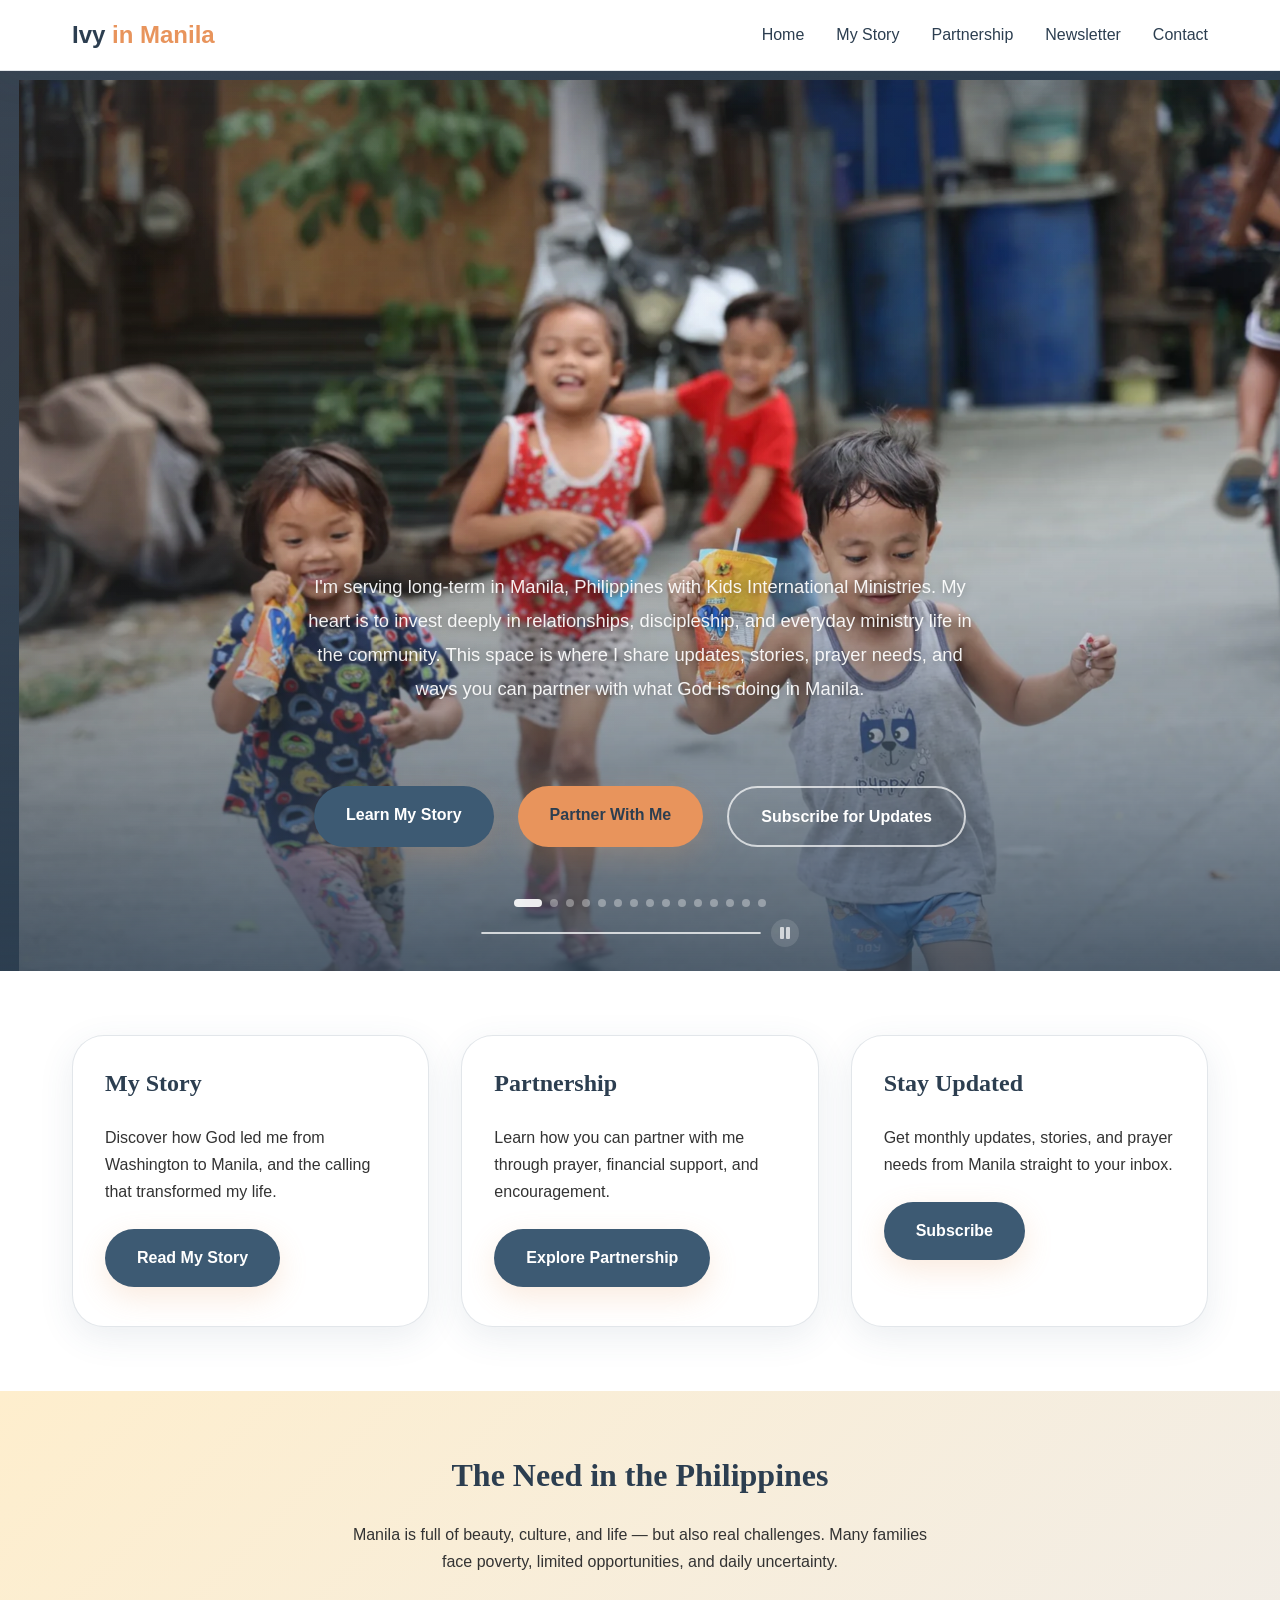
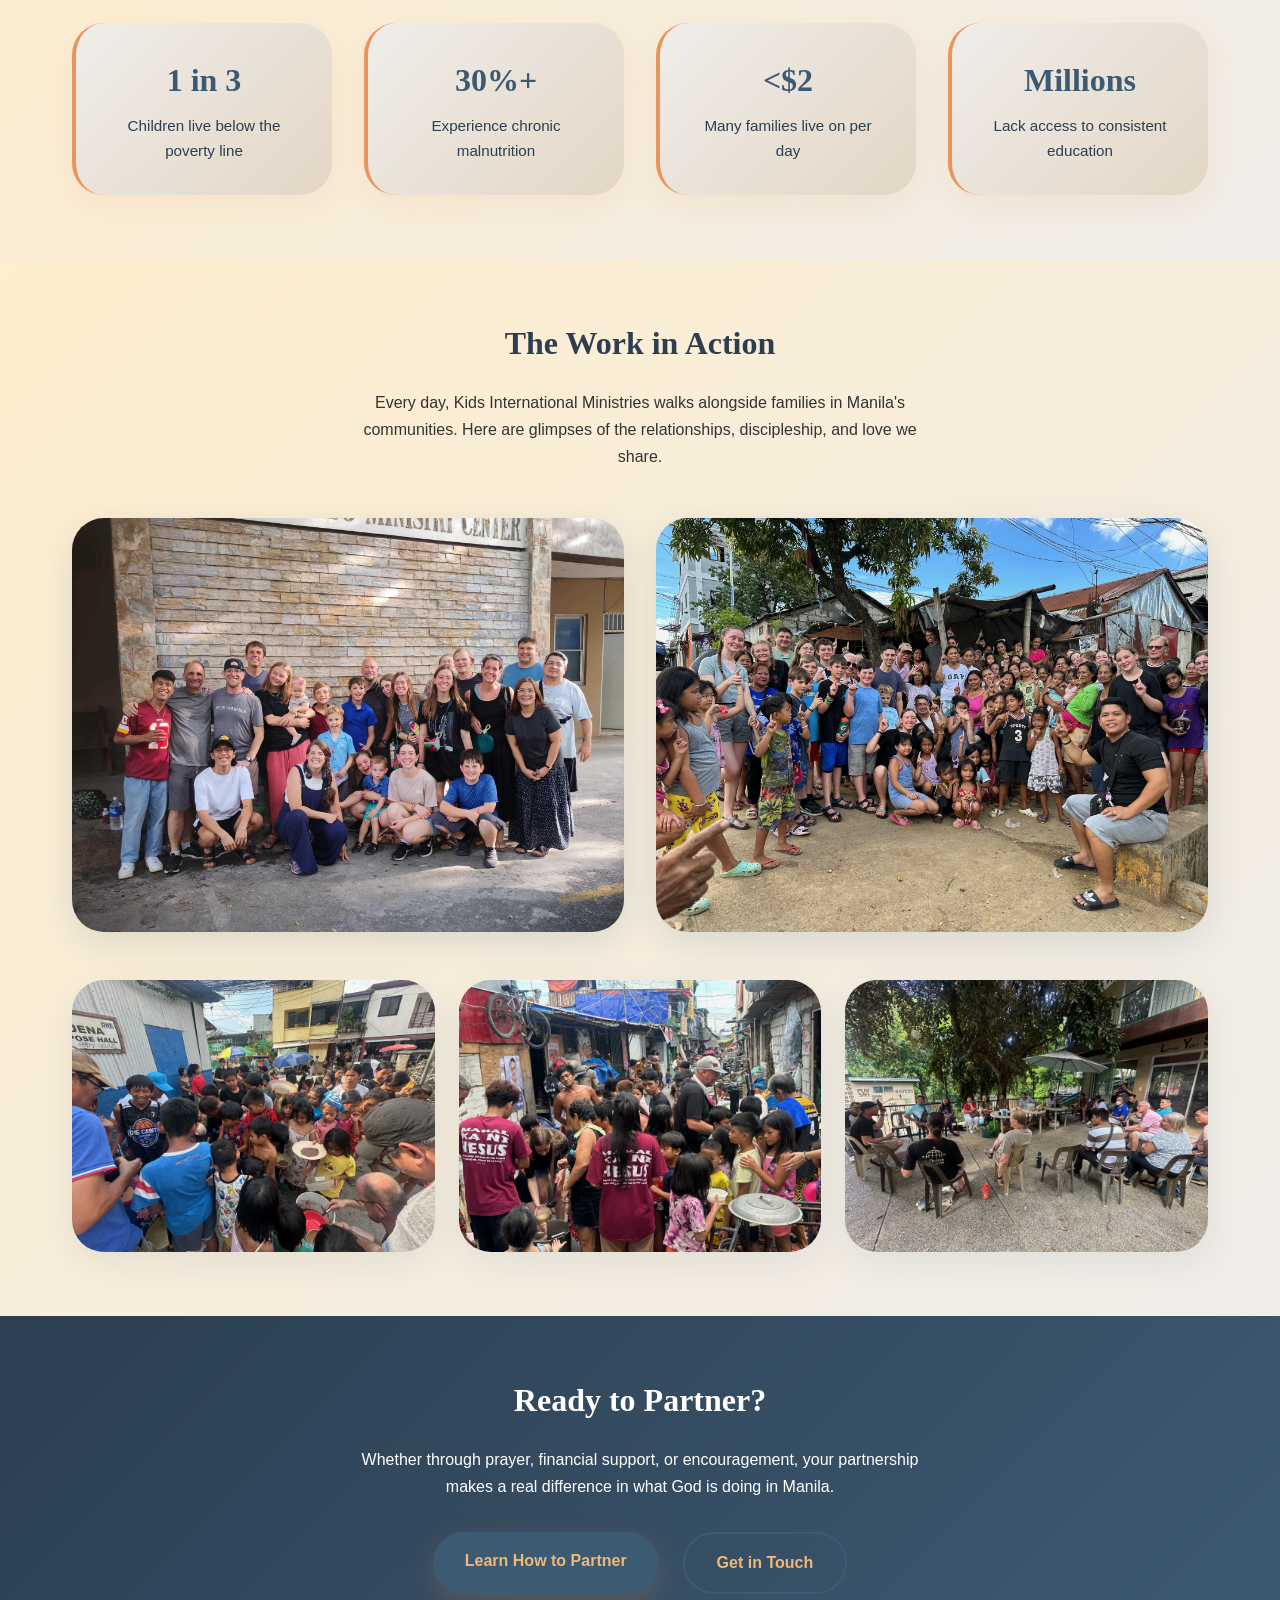
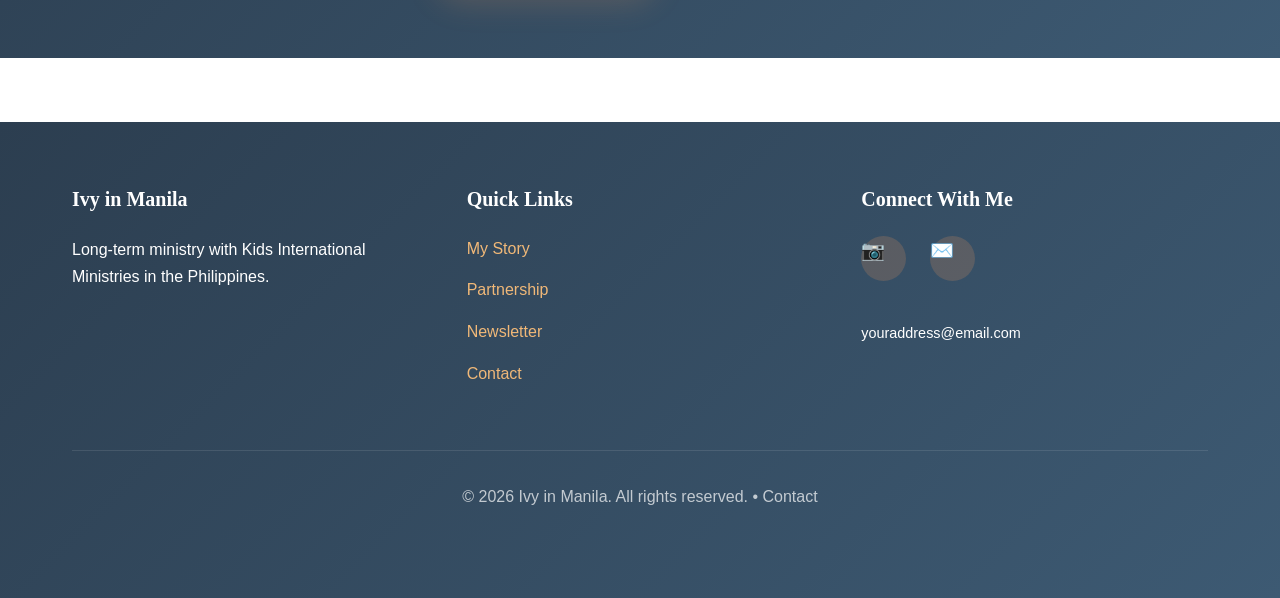
==== commit b56d0169: "Convert images to WebP and archive originals" ====
--- a/index.html
+++ b/index.html
@@ -36,49 +36,49 @@
       <div class="carousel-viewport">
         <div class="carousel-track" id="carouselTrack">
           <div class="carousel-slide active" aria-roledescription="slide" aria-label="Slide 1 of 15">
-            <img src="/assets/images/027A4919.jpeg" alt="Meaningful connections during ministry outreach" loading="eager" fetchpriority="high" draggable="false">
+            <img src="/assets/images/027A4919.webp" alt="Meaningful connections during ministry outreach" loading="eager" fetchpriority="high" draggable="false">
           </div>
           <div class="carousel-slide" aria-roledescription="slide" aria-label="Slide 2 of 15">
-            <img src="/assets/images/IMG_0004.jpeg" alt="Community life and fellowship in Manila" loading="eager" draggable="false">
+            <img src="/assets/images/IMG_0004.webp" alt="Community life and fellowship in Manila" loading="eager" draggable="false">
           </div>
           <div class="carousel-slide" aria-roledescription="slide" aria-label="Slide 3 of 15">
-            <img src="/assets/images/IMG_0006.jpeg" alt="Building relationships in the neighborhood" loading="eager" draggable="false">
+            <img src="/assets/images/IMG_0006.webp" alt="Building relationships in the neighborhood" loading="eager" draggable="false">
           </div>
           <div class="carousel-slide" aria-roledescription="slide" aria-label="Slide 4 of 15">
-            <img src="/assets/images/IMG_0012.jpeg" alt="Joy and laughter with local children" loading="lazy" draggable="false">
+            <img src="/assets/images/IMG_0012.webp" alt="Joy and laughter with local children" loading="lazy" draggable="false">
           </div>
           <div class="carousel-slide" aria-roledescription="slide" aria-label="Slide 5 of 15">
-            <img src="/assets/images/IMG_0020.jpeg" alt="Daily life in ministry service" loading="lazy" draggable="false">
+            <img src="/assets/images/IMG_0020.webp" alt="Daily life in ministry service" loading="lazy" draggable="false">
           </div>
           <div class="carousel-slide" aria-roledescription="slide" aria-label="Slide 6 of 15">
-            <img src="/assets/images/IMG_1802.jpeg" alt="Worship and discipleship moments" loading="lazy" draggable="false">
+            <img src="/assets/images/IMG_1802.webp" alt="Worship and discipleship moments" loading="lazy" draggable="false">
           </div>
           <div class="carousel-slide" aria-roledescription="slide" aria-label="Slide 7 of 15">
-            <img src="/assets/images/IMG_1947.jpeg" alt="Sharing hope in the community" loading="lazy" draggable="false">
+            <img src="/assets/images/IMG_1947.webp" alt="Sharing hope in the community" loading="lazy" draggable="false">
           </div>
           <div class="carousel-slide" aria-roledescription="slide" aria-label="Slide 8 of 15">
-            <img src="/assets/images/IMG_1949.jpeg" alt="Children engaged in learning and play" loading="lazy" draggable="false">
+            <img src="/assets/images/IMG_1949.webp" alt="Children engaged in learning and play" loading="lazy" draggable="false">
           </div>
           <div class="carousel-slide" aria-roledescription="slide" aria-label="Slide 9 of 15">
-            <img src="/assets/images/IMG_2102.jpeg" alt="Outreach and engagement with families" loading="lazy" draggable="false">
+            <img src="/assets/images/IMG_2102.webp" alt="Outreach and engagement with families" loading="lazy" draggable="false">
           </div>
           <div class="carousel-slide" aria-roledescription="slide" aria-label="Slide 10 of 15">
-            <img src="/assets/images/IMG_2105.jpeg" alt="Teamwork in ministry activities" loading="lazy" draggable="false">
+            <img src="/assets/images/IMG_2105.webp" alt="Teamwork in ministry activities" loading="lazy" draggable="false">
           </div>
           <div class="carousel-slide" aria-roledescription="slide" aria-label="Slide 11 of 15">
-            <img src="/assets/images/IMG_2116.jpeg" alt="Community gathering and fellowship" loading="lazy" draggable="false">
+            <img src="/assets/images/IMG_2116.webp" alt="Community gathering and fellowship" loading="lazy" draggable="false">
           </div>
           <div class="carousel-slide" aria-roledescription="slide" aria-label="Slide 12 of 15">
-            <img src="/assets/images/IMG_2206.jpeg" alt="Vibrant moments from Manila outreach" loading="lazy" draggable="false">
+            <img src="/assets/images/IMG_2206.webp" alt="Vibrant moments from Manila outreach" loading="lazy" draggable="false">
           </div>
           <div class="carousel-slide" aria-roledescription="slide" aria-label="Slide 13 of 15">
-            <img src="/assets/images/IMG_2347.jpeg" alt="Volunteers serving alongside local families" loading="lazy" draggable="false">
+            <img src="/assets/images/IMG_2347.webp" alt="Volunteers serving alongside local families" loading="lazy" draggable="false">
           </div>
           <div class="carousel-slide" aria-roledescription="slide" aria-label="Slide 14 of 15">
-            <img src="/assets/images/IMG_8860.jpeg" alt="Everyday beauty in Manila neighborhoods" loading="lazy" draggable="false">
+            <img src="/assets/images/IMG_8860.webp" alt="Everyday beauty in Manila neighborhoods" loading="lazy" draggable="false">
           </div>
           <div class="carousel-slide" aria-roledescription="slide" aria-label="Slide 15 of 15">
-            <img src="/assets/images/IMG_9043.jpeg" alt="The Kids International Ministries team" loading="lazy" draggable="false">
+            <img src="/assets/images/IMG_9043.webp" alt="The Kids International Ministries team" loading="lazy" draggable="false">
           </div>
         </div>
 
@@ -197,21 +197,21 @@
         </p>
         <div class="grid grid-2" style="gap: var(--spacing-lg); margin-bottom: var(--spacing-xl);">
           <div style="overflow: hidden; border-radius: var(--radius-lg); box-shadow: 0 10px 35px rgba(61, 90, 115, 0.15);">
-            <img src="/assets/images/IMG_9043.jpeg" alt="Kids International Ministries team" style="width: 100%; height: auto; display: block;">
+            <img src="/assets/images/IMG_9043.webp" alt="Kids International Ministries team" style="width: 100%; height: auto; display: block;">
           </div>
           <div style="overflow: hidden; border-radius: var(--radius-lg); box-shadow: 0 10px 35px rgba(61, 90, 115, 0.15);">
-            <img src="/assets/images/IMG_2116.jpeg" alt="Community engagement with children" style="width: 100%; height: auto; display: block;">
+            <img src="/assets/images/IMG_2116.webp" alt="Community engagement with children" style="width: 100%; height: auto; display: block;">
           </div>
         </div>
         <div class="grid grid-3" style="gap: var(--spacing-md);">
           <div style="overflow: hidden; border-radius: var(--radius-lg); box-shadow: 0 10px 35px rgba(61, 90, 115, 0.1);">
-            <img src="/assets/images/IMG_1949.jpeg" alt="Children in community" style="width: 100%; height: auto; display: block;">
+            <img src="/assets/images/IMG_1949.webp" alt="Children in community" style="width: 100%; height: auto; display: block;">
           </div>
           <div style="overflow: hidden; border-radius: var(--radius-lg); box-shadow: 0 10px 35px rgba(61, 90, 115, 0.1);">
-            <img src="/assets/images/IMG_2347.jpeg" alt="Volunteers with children" style="width: 100%; height: auto; display: block;">
+            <img src="/assets/images/IMG_2347.webp" alt="Volunteers with children" style="width: 100%; height: auto; display: block;">
           </div>
           <div style="overflow: hidden; border-radius: var(--radius-lg); box-shadow: 0 10px 35px rgba(61, 90, 115, 0.1);">
-            <img src="/assets/images/IMG_2206.jpeg" alt="Outreach activity" style="width: 100%; height: auto; display: block;">
+            <img src="/assets/images/IMG_2206.webp" alt="Outreach activity" style="width: 100%; height: auto; display: block;">
           </div>
         </div>
       </div>
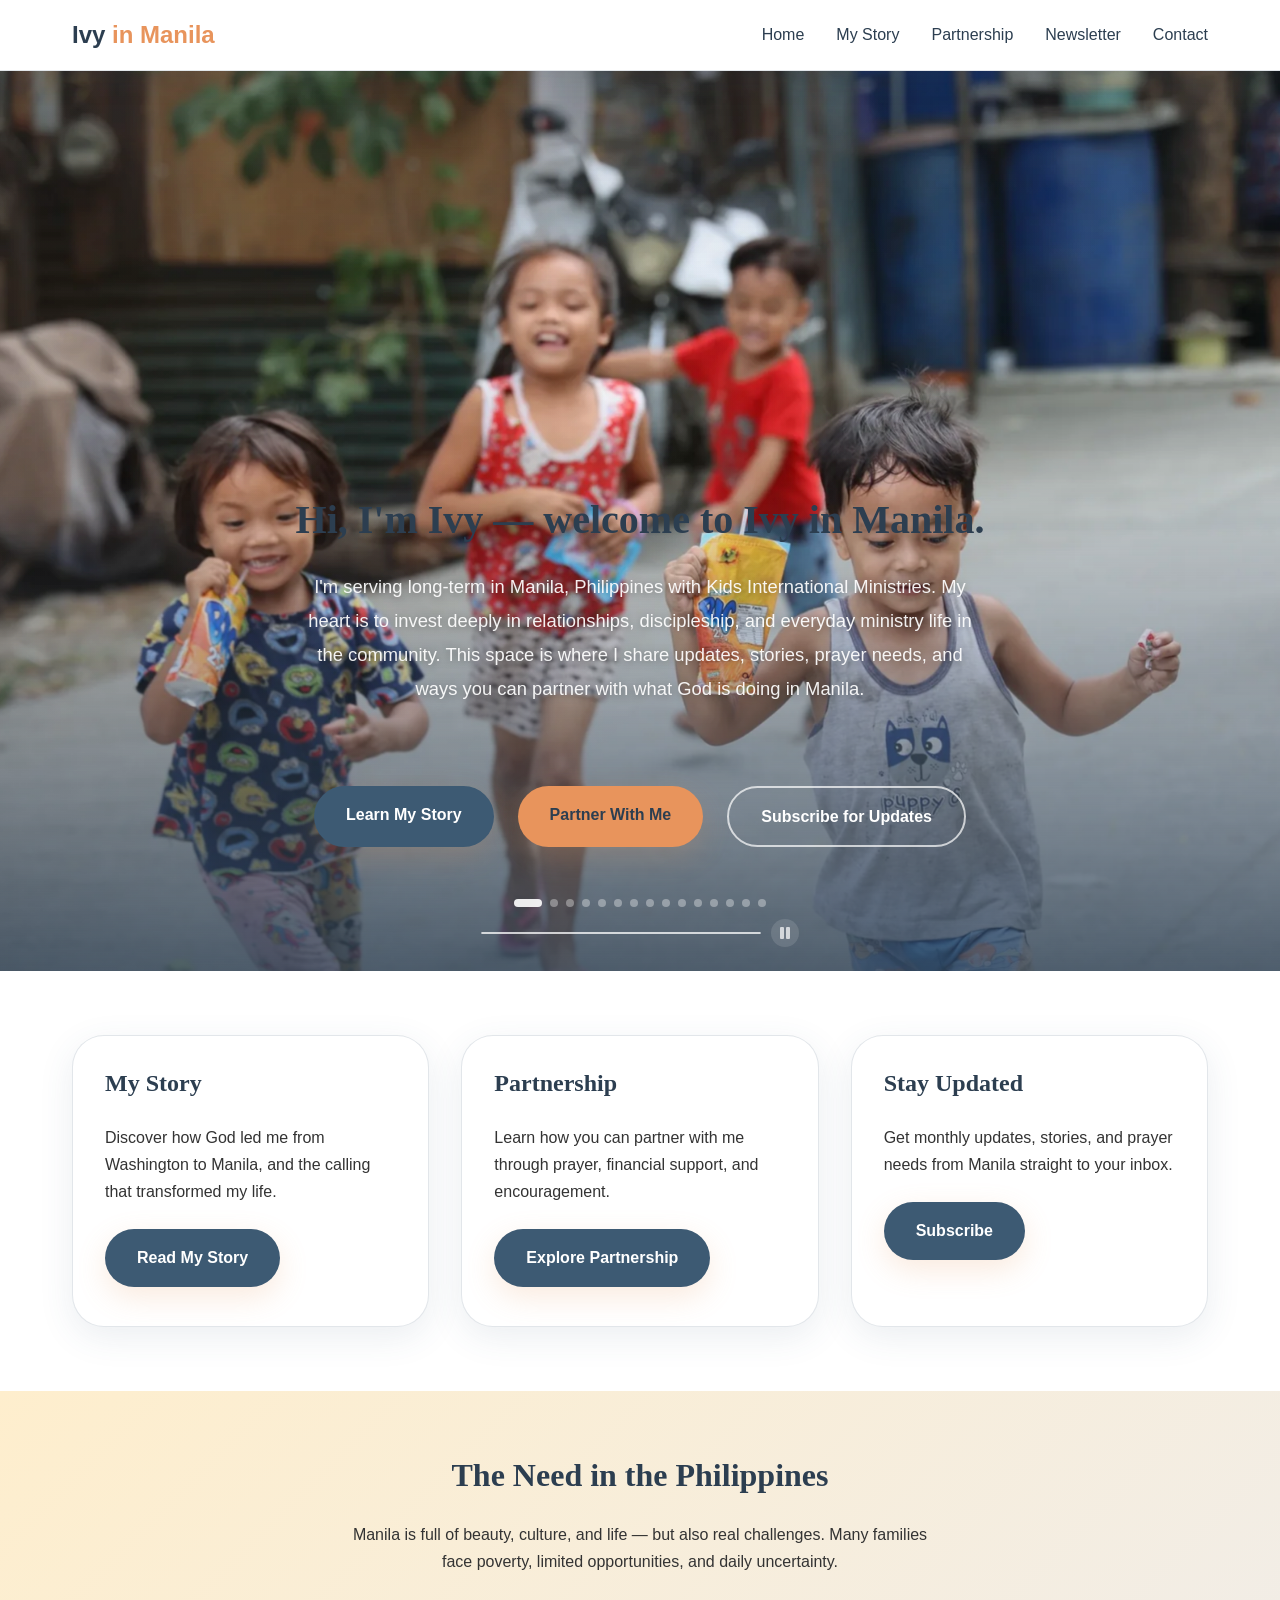
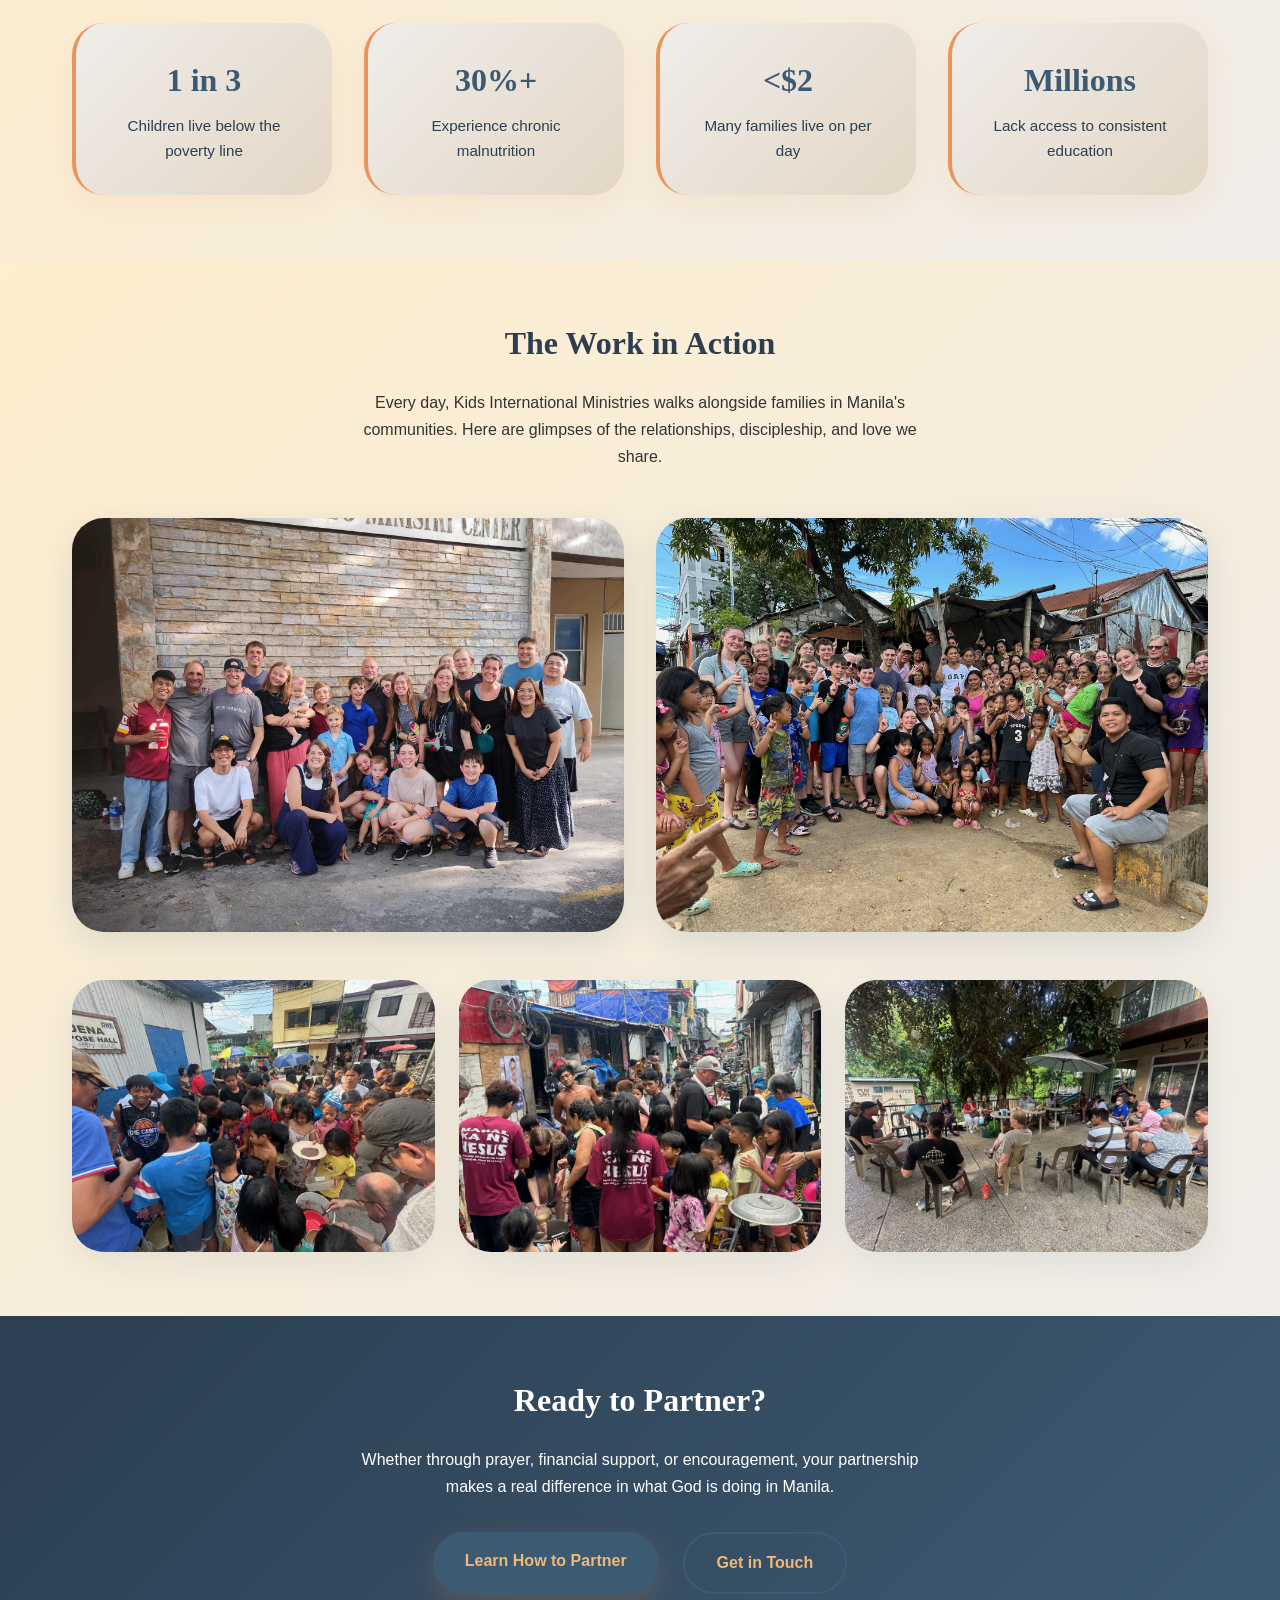
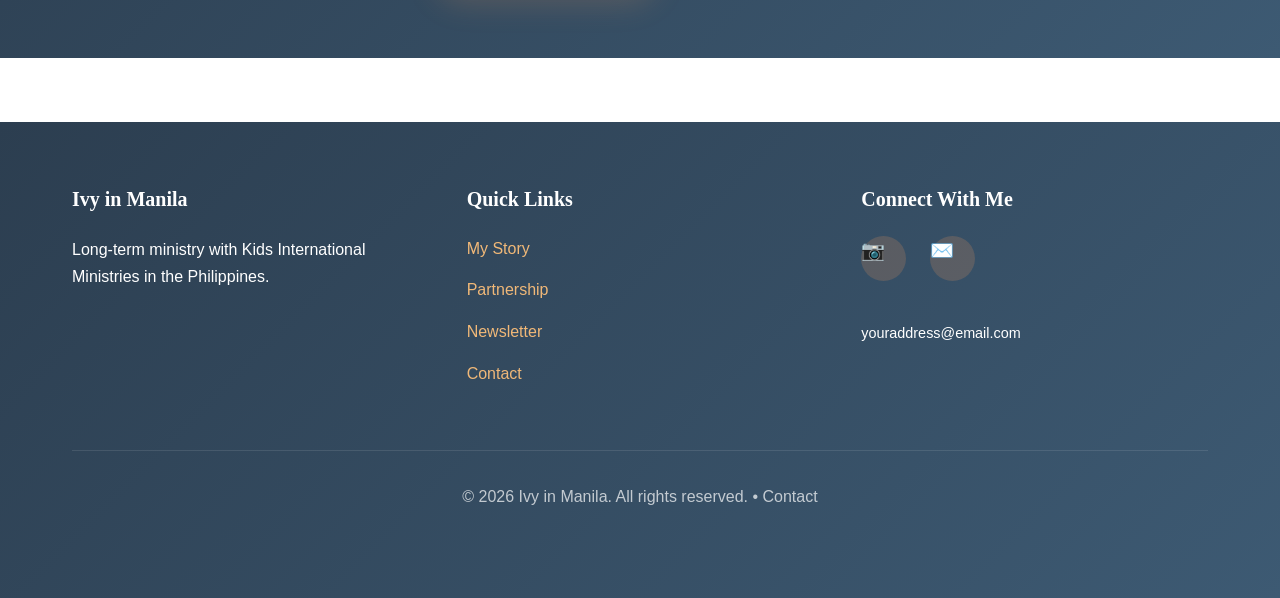
==== commit 41382da7: "Re-add h1 header to homepage hero" ====
--- a/index.html
+++ b/index.html
@@ -36,49 +36,49 @@
       <div class="carousel-viewport">
         <div class="carousel-track" id="carouselTrack">
           <div class="carousel-slide active" aria-roledescription="slide" aria-label="Slide 1 of 15">
-            <img src="/assets/images/027A4919.webp" alt="Meaningful connections during ministry outreach" loading="eager" fetchpriority="high" draggable="false">
+            <img src="assets/images/027A4919.webp" alt="Meaningful connections during ministry outreach" loading="eager" fetchpriority="high" draggable="false">
           </div>
           <div class="carousel-slide" aria-roledescription="slide" aria-label="Slide 2 of 15">
-            <img src="/assets/images/IMG_0004.webp" alt="Community life and fellowship in Manila" loading="eager" draggable="false">
+            <img src="assets/images/IMG_0004.webp" alt="Community life and fellowship in Manila" loading="eager" draggable="false">
           </div>
           <div class="carousel-slide" aria-roledescription="slide" aria-label="Slide 3 of 15">
-            <img src="/assets/images/IMG_0006.webp" alt="Building relationships in the neighborhood" loading="eager" draggable="false">
+            <img src="assets/images/IMG_0006.webp" alt="Building relationships in the neighborhood" loading="eager" draggable="false">
           </div>
           <div class="carousel-slide" aria-roledescription="slide" aria-label="Slide 4 of 15">
-            <img src="/assets/images/IMG_0012.webp" alt="Joy and laughter with local children" loading="lazy" draggable="false">
+            <img src="assets/images/IMG_0012.webp" alt="Joy and laughter with local children" loading="lazy" draggable="false">
           </div>
           <div class="carousel-slide" aria-roledescription="slide" aria-label="Slide 5 of 15">
-            <img src="/assets/images/IMG_0020.webp" alt="Daily life in ministry service" loading="lazy" draggable="false">
+            <img src="assets/images/IMG_0020.webp" alt="Daily life in ministry service" loading="lazy" draggable="false">
           </div>
           <div class="carousel-slide" aria-roledescription="slide" aria-label="Slide 6 of 15">
-            <img src="/assets/images/IMG_1802.webp" alt="Worship and discipleship moments" loading="lazy" draggable="false">
+            <img src="assets/images/IMG_1802.webp" alt="Worship and discipleship moments" loading="lazy" draggable="false">
           </div>
           <div class="carousel-slide" aria-roledescription="slide" aria-label="Slide 7 of 15">
-            <img src="/assets/images/IMG_1947.webp" alt="Sharing hope in the community" loading="lazy" draggable="false">
+            <img src="assets/images/IMG_1947.webp" alt="Sharing hope in the community" loading="lazy" draggable="false">
           </div>
           <div class="carousel-slide" aria-roledescription="slide" aria-label="Slide 8 of 15">
-            <img src="/assets/images/IMG_1949.webp" alt="Children engaged in learning and play" loading="lazy" draggable="false">
+            <img src="assets/images/IMG_1949.webp" alt="Children engaged in learning and play" loading="lazy" draggable="false">
           </div>
           <div class="carousel-slide" aria-roledescription="slide" aria-label="Slide 9 of 15">
-            <img src="/assets/images/IMG_2102.webp" alt="Outreach and engagement with families" loading="lazy" draggable="false">
+            <img src="assets/images/IMG_2102.webp" alt="Outreach and engagement with families" loading="lazy" draggable="false">
           </div>
           <div class="carousel-slide" aria-roledescription="slide" aria-label="Slide 10 of 15">
-            <img src="/assets/images/IMG_2105.webp" alt="Teamwork in ministry activities" loading="lazy" draggable="false">
+            <img src="assets/images/IMG_2105.webp" alt="Teamwork in ministry activities" loading="lazy" draggable="false">
           </div>
           <div class="carousel-slide" aria-roledescription="slide" aria-label="Slide 11 of 15">
-            <img src="/assets/images/IMG_2116.webp" alt="Community gathering and fellowship" loading="lazy" draggable="false">
+            <img src="assets/images/IMG_2116.webp" alt="Community gathering and fellowship" loading="lazy" draggable="false">
           </div>
           <div class="carousel-slide" aria-roledescription="slide" aria-label="Slide 12 of 15">
-            <img src="/assets/images/IMG_2206.webp" alt="Vibrant moments from Manila outreach" loading="lazy" draggable="false">
+            <img src="assets/images/IMG_2206.webp" alt="Vibrant moments from Manila outreach" loading="lazy" draggable="false">
           </div>
           <div class="carousel-slide" aria-roledescription="slide" aria-label="Slide 13 of 15">
-            <img src="/assets/images/IMG_2347.webp" alt="Volunteers serving alongside local families" loading="lazy" draggable="false">
+            <img src="assets/images/IMG_2347.webp" alt="Volunteers serving alongside local families" loading="lazy" draggable="false">
           </div>
           <div class="carousel-slide" aria-roledescription="slide" aria-label="Slide 14 of 15">
-            <img src="/assets/images/IMG_8860.webp" alt="Everyday beauty in Manila neighborhoods" loading="lazy" draggable="false">
+            <img src="assets/images/IMG_8860.webp" alt="Everyday beauty in Manila neighborhoods" loading="lazy" draggable="false">
           </div>
           <div class="carousel-slide" aria-roledescription="slide" aria-label="Slide 15 of 15">
-            <img src="/assets/images/IMG_9043.webp" alt="The Kids International Ministries team" loading="lazy" draggable="false">
+            <img src="assets/images/IMG_9043.webp" alt="The Kids International Ministries team" loading="lazy" draggable="false">
           </div>
         </div>
 
@@ -121,6 +121,7 @@
 
       <!-- Hero content overlay -->
       <div class="container carousel-hero-content">
+        <h1>Hi, I'm Ivy — welcome to Ivy in Manila.</h1>
         <p class="hero-intro">
           I'm serving long‑term in Manila, Philippines with Kids International Ministries. My heart is to invest deeply in relationships, discipleship, and everyday ministry life in the community. This space is where I share updates, stories, prayer needs, and ways you can partner with what God is doing in Manila.
         </p>
@@ -197,21 +198,21 @@
         </p>
         <div class="grid grid-2" style="gap: var(--spacing-lg); margin-bottom: var(--spacing-xl);">
           <div style="overflow: hidden; border-radius: var(--radius-lg); box-shadow: 0 10px 35px rgba(61, 90, 115, 0.15);">
-            <img src="/assets/images/IMG_9043.webp" alt="Kids International Ministries team" style="width: 100%; height: auto; display: block;">
+            <img src="assets/images/IMG_9043.webp" alt="Kids International Ministries team" style="width: 100%; height: auto; display: block;">
           </div>
           <div style="overflow: hidden; border-radius: var(--radius-lg); box-shadow: 0 10px 35px rgba(61, 90, 115, 0.15);">
-            <img src="/assets/images/IMG_2116.webp" alt="Community engagement with children" style="width: 100%; height: auto; display: block;">
+            <img src="assets/images/IMG_2116.webp" alt="Community engagement with children" style="width: 100%; height: auto; display: block;">
           </div>
         </div>
         <div class="grid grid-3" style="gap: var(--spacing-md);">
           <div style="overflow: hidden; border-radius: var(--radius-lg); box-shadow: 0 10px 35px rgba(61, 90, 115, 0.1);">
-            <img src="/assets/images/IMG_1949.webp" alt="Children in community" style="width: 100%; height: auto; display: block;">
+            <img src="assets/images/IMG_1949.webp" alt="Children in community" style="width: 100%; height: auto; display: block;">
           </div>
           <div style="overflow: hidden; border-radius: var(--radius-lg); box-shadow: 0 10px 35px rgba(61, 90, 115, 0.1);">
-            <img src="/assets/images/IMG_2347.webp" alt="Volunteers with children" style="width: 100%; height: auto; display: block;">
+            <img src="assets/images/IMG_2347.webp" alt="Volunteers with children" style="width: 100%; height: auto; display: block;">
           </div>
           <div style="overflow: hidden; border-radius: var(--radius-lg); box-shadow: 0 10px 35px rgba(61, 90, 115, 0.1);">
-            <img src="/assets/images/IMG_2206.webp" alt="Outreach activity" style="width: 100%; height: auto; display: block;">
+            <img src="assets/images/IMG_2206.webp" alt="Outreach activity" style="width: 100%; height: auto; display: block;">
           </div>
         </div>
       </div>
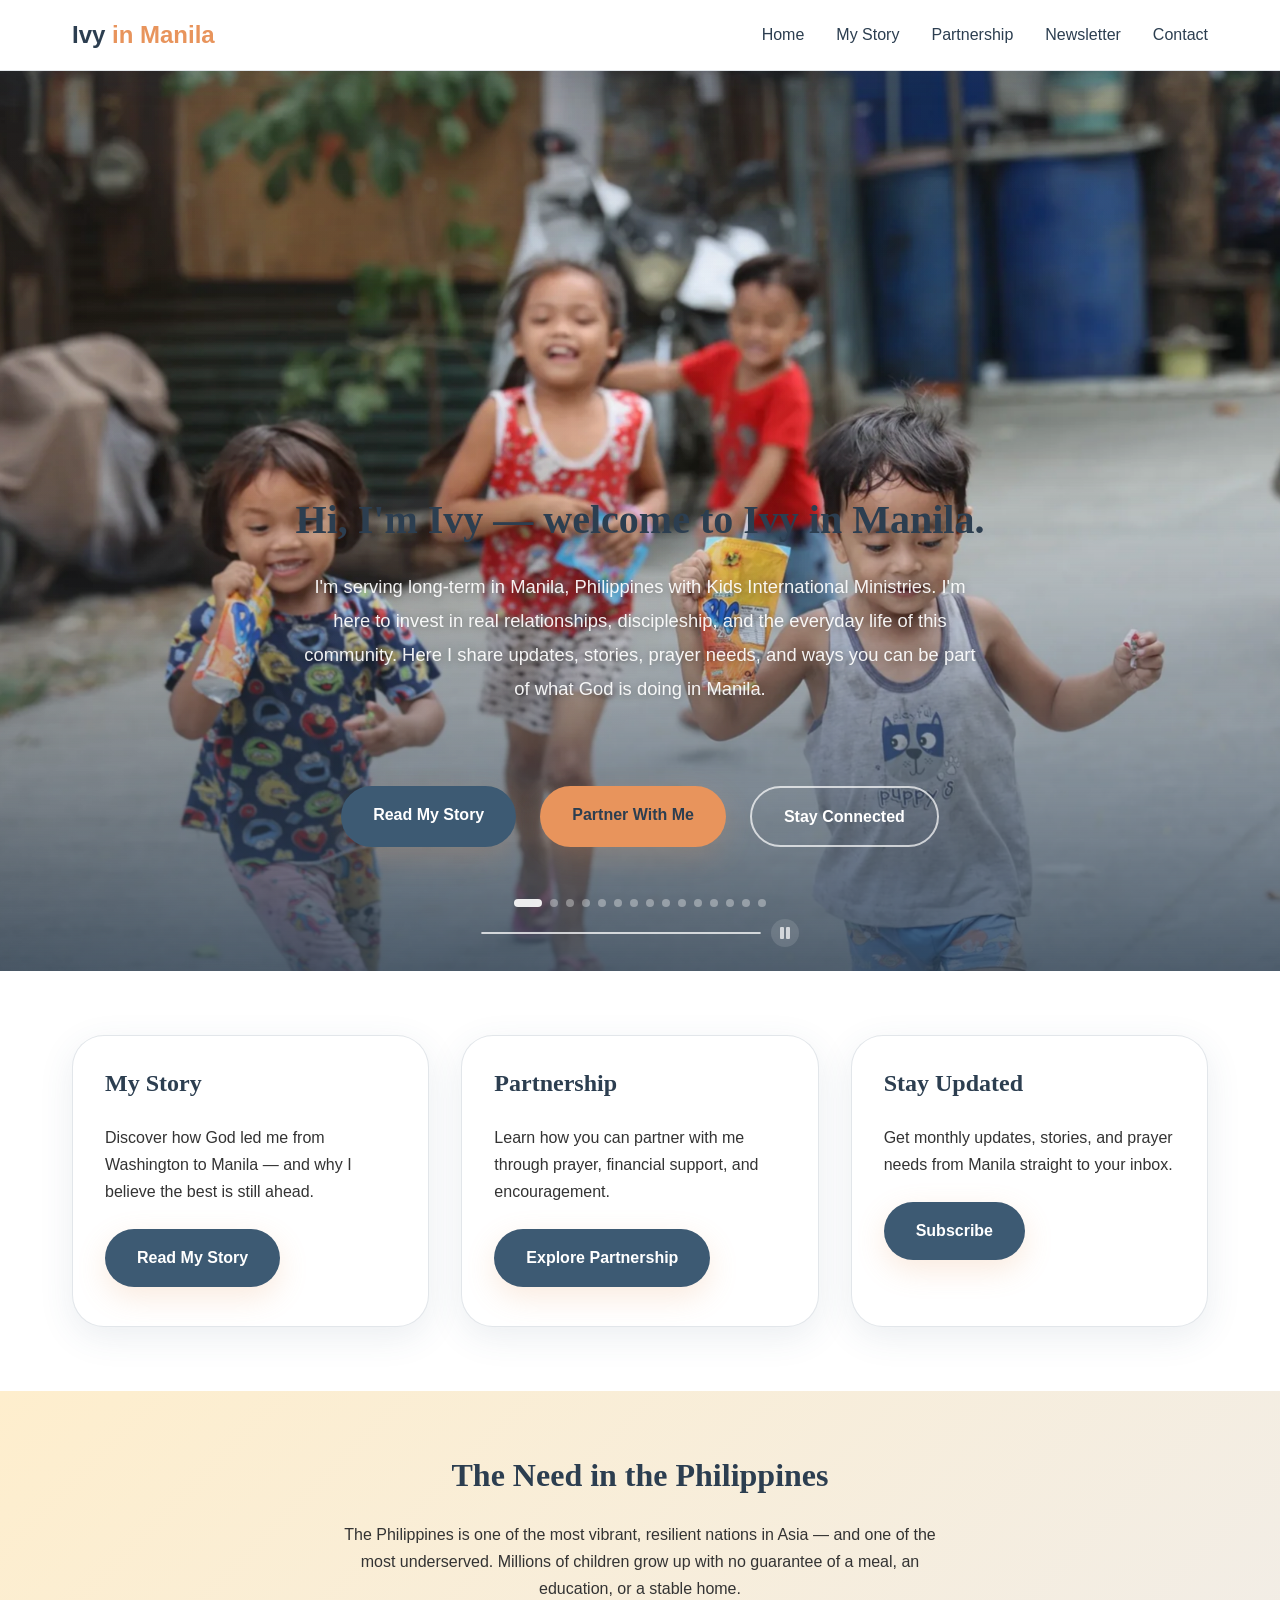
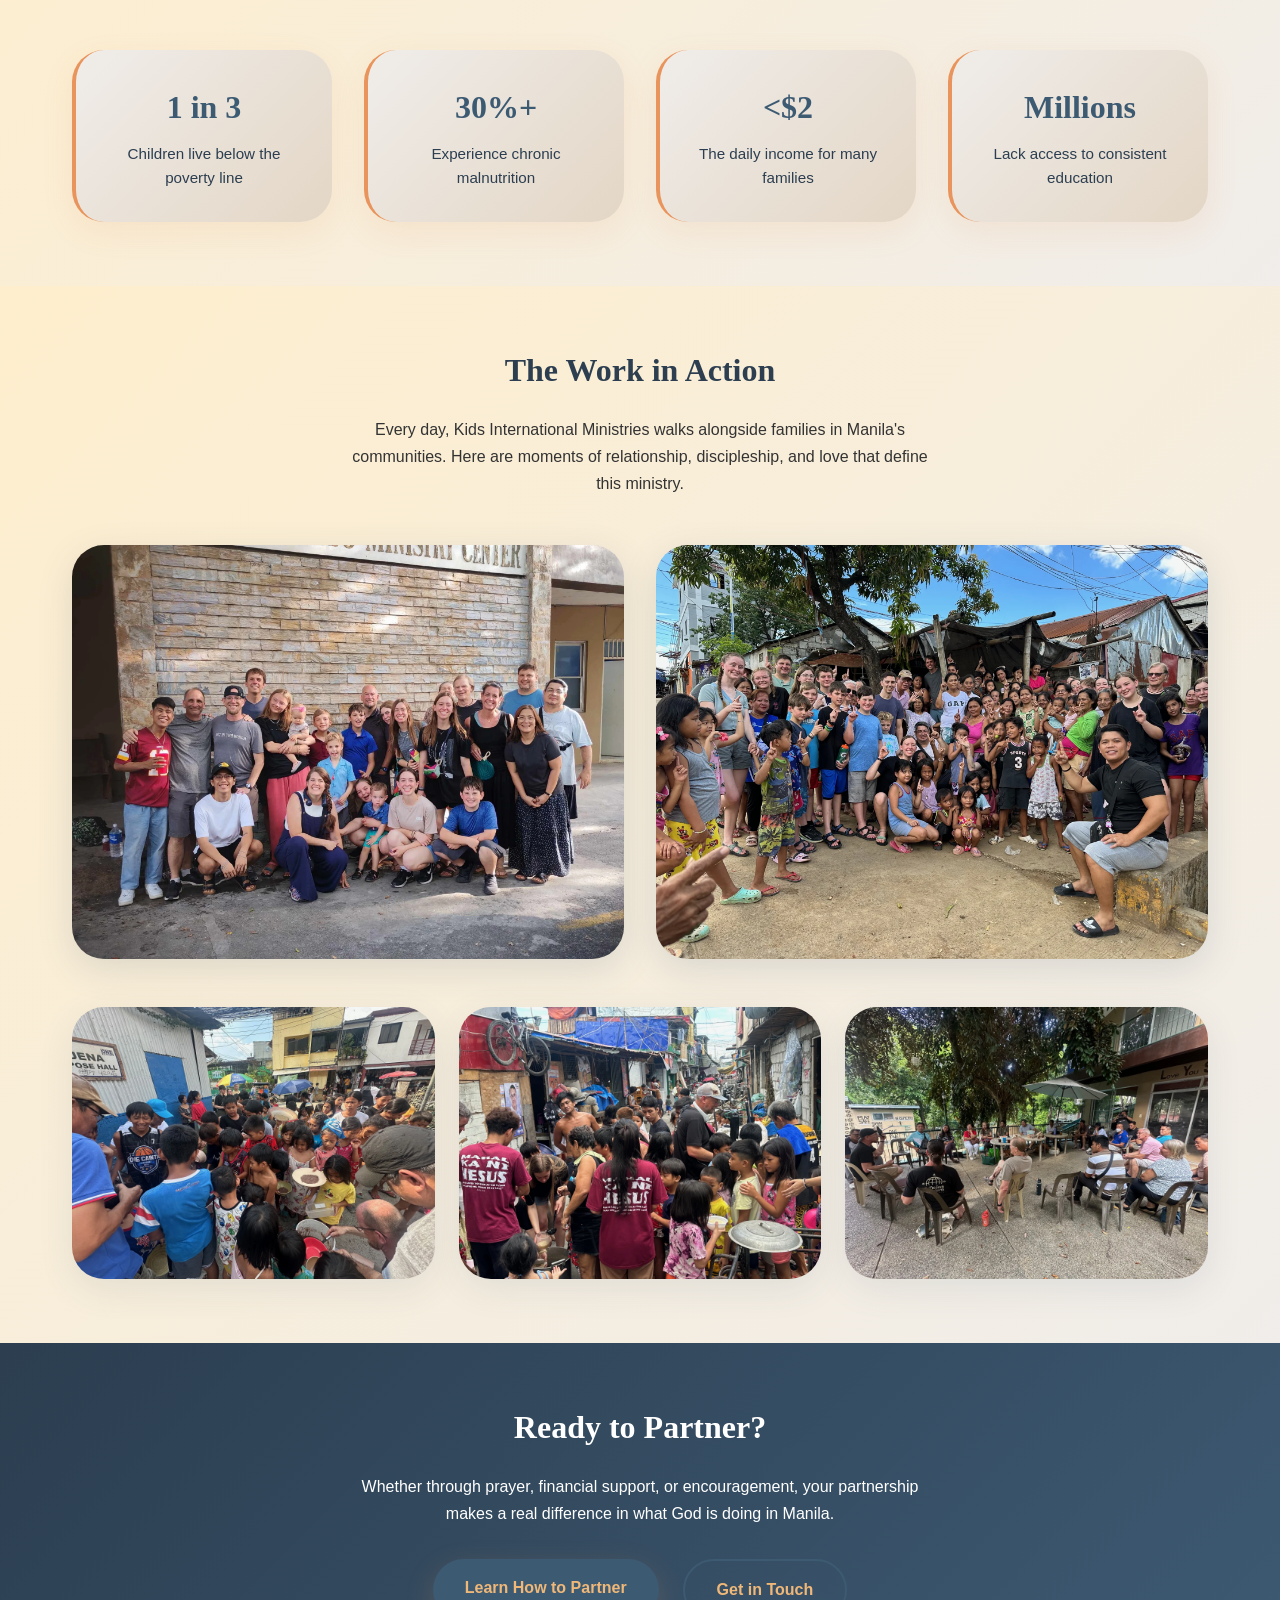
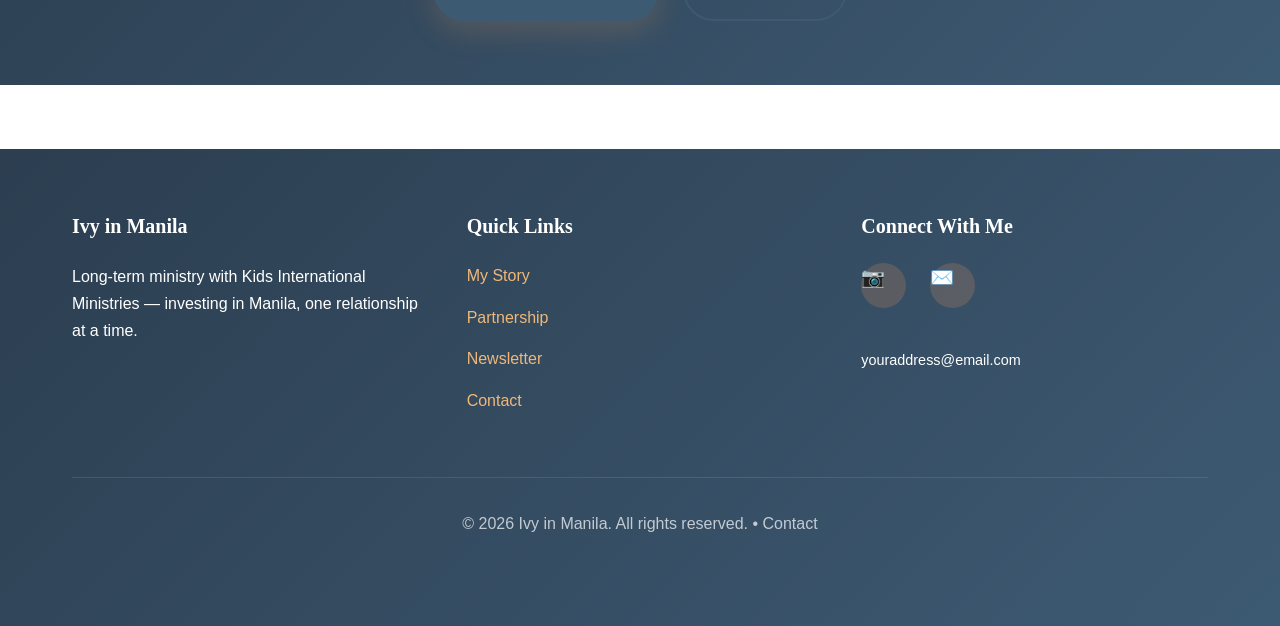
==== commit dc627666: "Implement Edi's copy edits: improve clarity, tone, and fundraising effectiveness - Fix grammar issue" ====
--- a/index.html
+++ b/index.html
@@ -123,12 +123,12 @@
       <div class="container carousel-hero-content">
         <h1>Hi, I'm Ivy — welcome to Ivy in Manila.</h1>
         <p class="hero-intro">
-          I'm serving long‑term in Manila, Philippines with Kids International Ministries. My heart is to invest deeply in relationships, discipleship, and everyday ministry life in the community. This space is where I share updates, stories, prayer needs, and ways you can partner with what God is doing in Manila.
+          I'm serving long-term in Manila, Philippines with Kids International Ministries. I'm here to invest in real relationships, discipleship, and the everyday life of this community. Here I share updates, stories, prayer needs, and ways you can be part of what God is doing in Manila.
         </p>
         <div class="hero-ctas">
-          <a href="pages/my-story.html" class="btn btn-secondary">Learn My Story</a>
+          <a href="pages/my-story.html" class="btn btn-secondary">Read My Story</a>
           <a href="pages/partnership.html" class="btn btn-tertiary">Partner With Me</a>
-          <a href="pages/newsletter.html" class="btn btn-outline">Subscribe for Updates</a>
+          <a href="pages/newsletter.html" class="btn btn-outline">Stay Connected</a>
         </div>
       </div>
     </section>
@@ -140,7 +140,7 @@
           <!-- My Story Card -->
           <div class="card">
             <h3>My Story</h3>
-            <p>Discover how God led me from Washington to Manila, and the calling that transformed my life.</p>
+            <p>Discover how God led me from Washington to Manila — and why I believe the best is still ahead.</p>
             <a href="pages/my-story.html" class="btn btn-primary">Read My Story</a>
           </div>
 
@@ -166,7 +166,7 @@
       <div class="container">
         <h2 class="text-center">The Need in the Philippines</h2>
         <p class="text-center" style="max-width: 600px; margin-left: auto; margin-right: auto; margin-bottom: var(--spacing-xl);">
-          Manila is full of beauty, culture, and life — but also real challenges. Many families face poverty, limited opportunities, and daily uncertainty.
+          The Philippines is one of the most vibrant, resilient nations in Asia — and one of the most underserved. Millions of children grow up with no guarantee of a meal, an education, or a stable home.
         </p>
         <div class="grid grid-4">
           <div class="stat-box">
@@ -179,7 +179,7 @@
           </div>
           <div class="stat-box">
             <div class="stat-box-number">&lt;$2</div>
-            <div class="stat-box-label">Many families live on per day</div>
+            <div class="stat-box-label">The daily income for many families</div>
           </div>
           <div class="stat-box">
             <div class="stat-box-number">Millions</div>
@@ -194,7 +194,7 @@
       <div class="container">
         <h2 class="text-center">The Work in Action</h2>
         <p class="text-center" style="max-width: 600px; margin-left: auto; margin-right: auto; margin-bottom: var(--spacing-xl);">
-          Every day, Kids International Ministries walks alongside families in Manila's communities. Here are glimpses of the relationships, discipleship, and love we share.
+          Every day, Kids International Ministries walks alongside families in Manila's communities. Here are moments of relationship, discipleship, and love that define this ministry.
         </p>
         <div class="grid grid-2" style="gap: var(--spacing-lg); margin-bottom: var(--spacing-xl);">
           <div style="overflow: hidden; border-radius: var(--radius-lg); box-shadow: 0 10px 35px rgba(61, 90, 115, 0.15);">
@@ -239,7 +239,7 @@
       <div class="footer-content">
         <div class="footer-section">
           <h4>Ivy in Manila</h4>
-          <p>Long-term ministry with Kids International Ministries in the Philippines.</p>
+          <p>Long-term ministry with Kids International Ministries — investing in Manila, one relationship at a time.</p>
         </div>
         <div class="footer-section">
           <h4>Quick Links</h4>
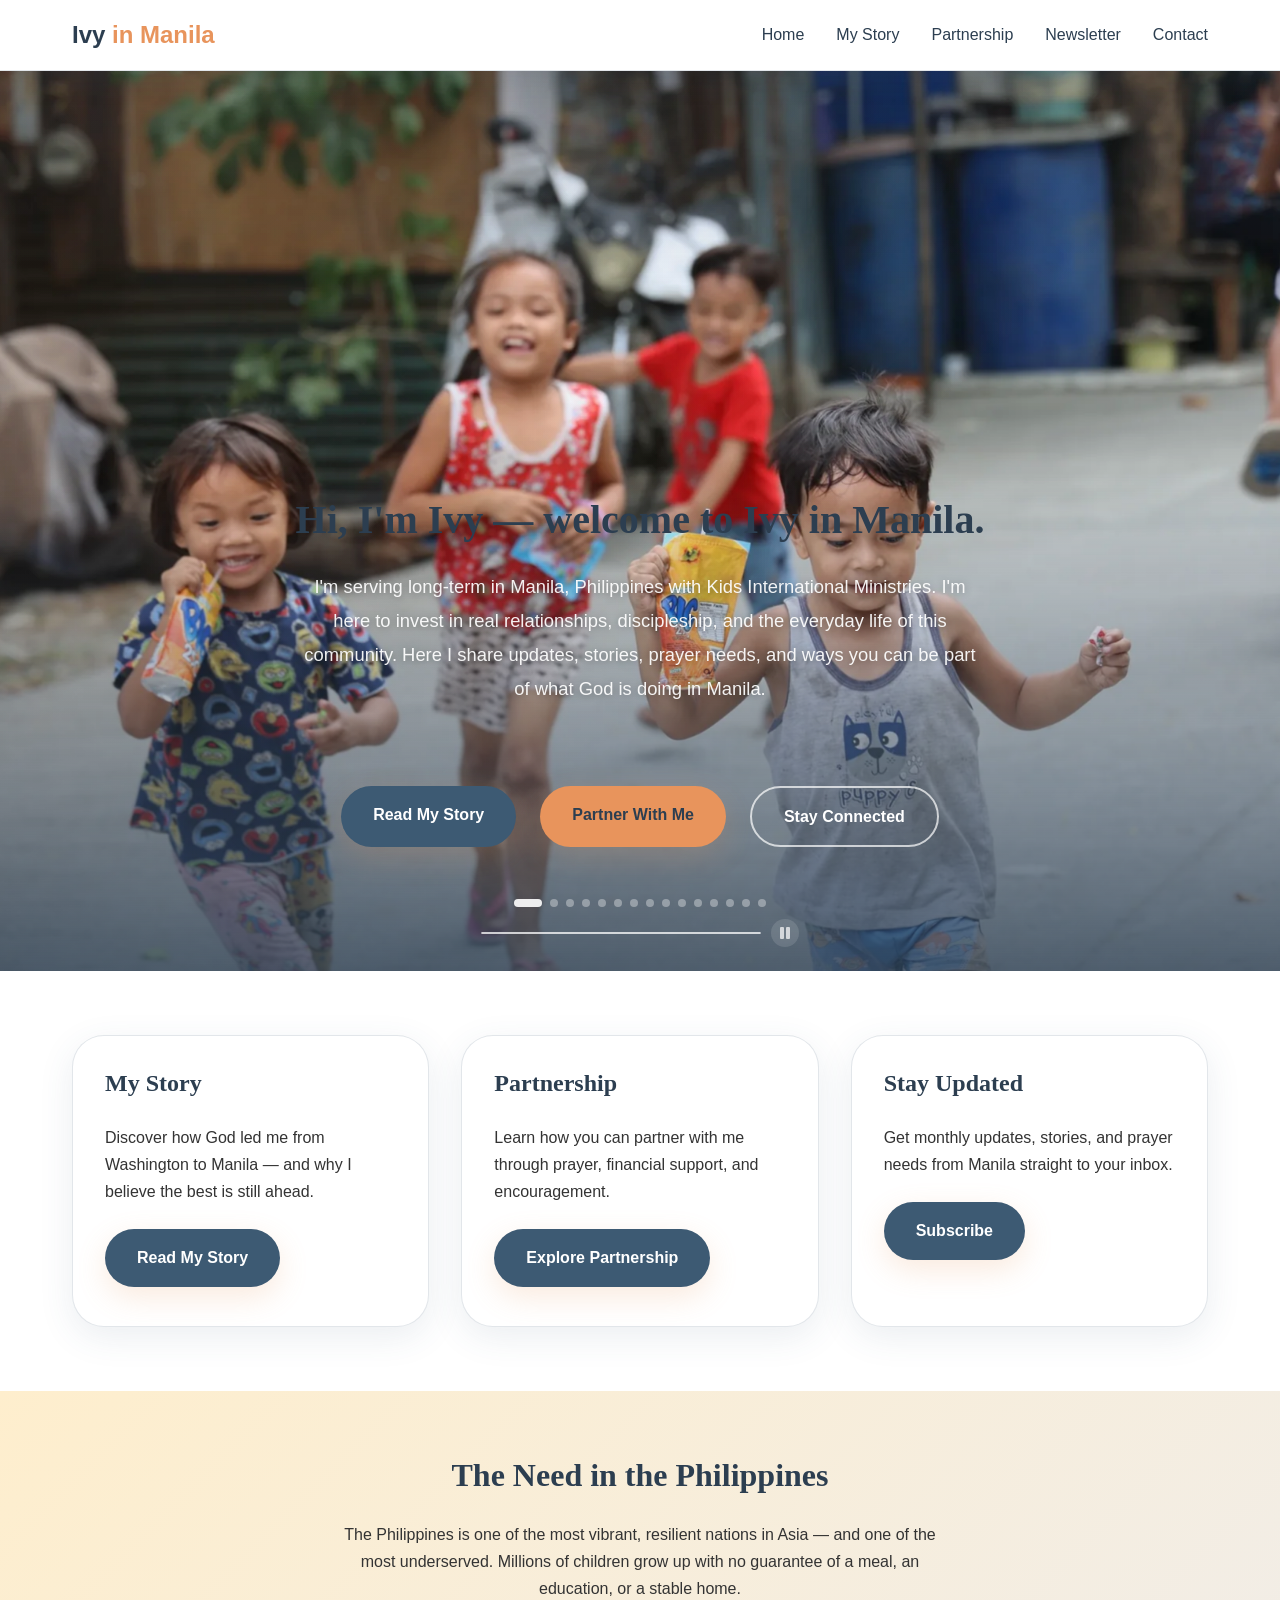
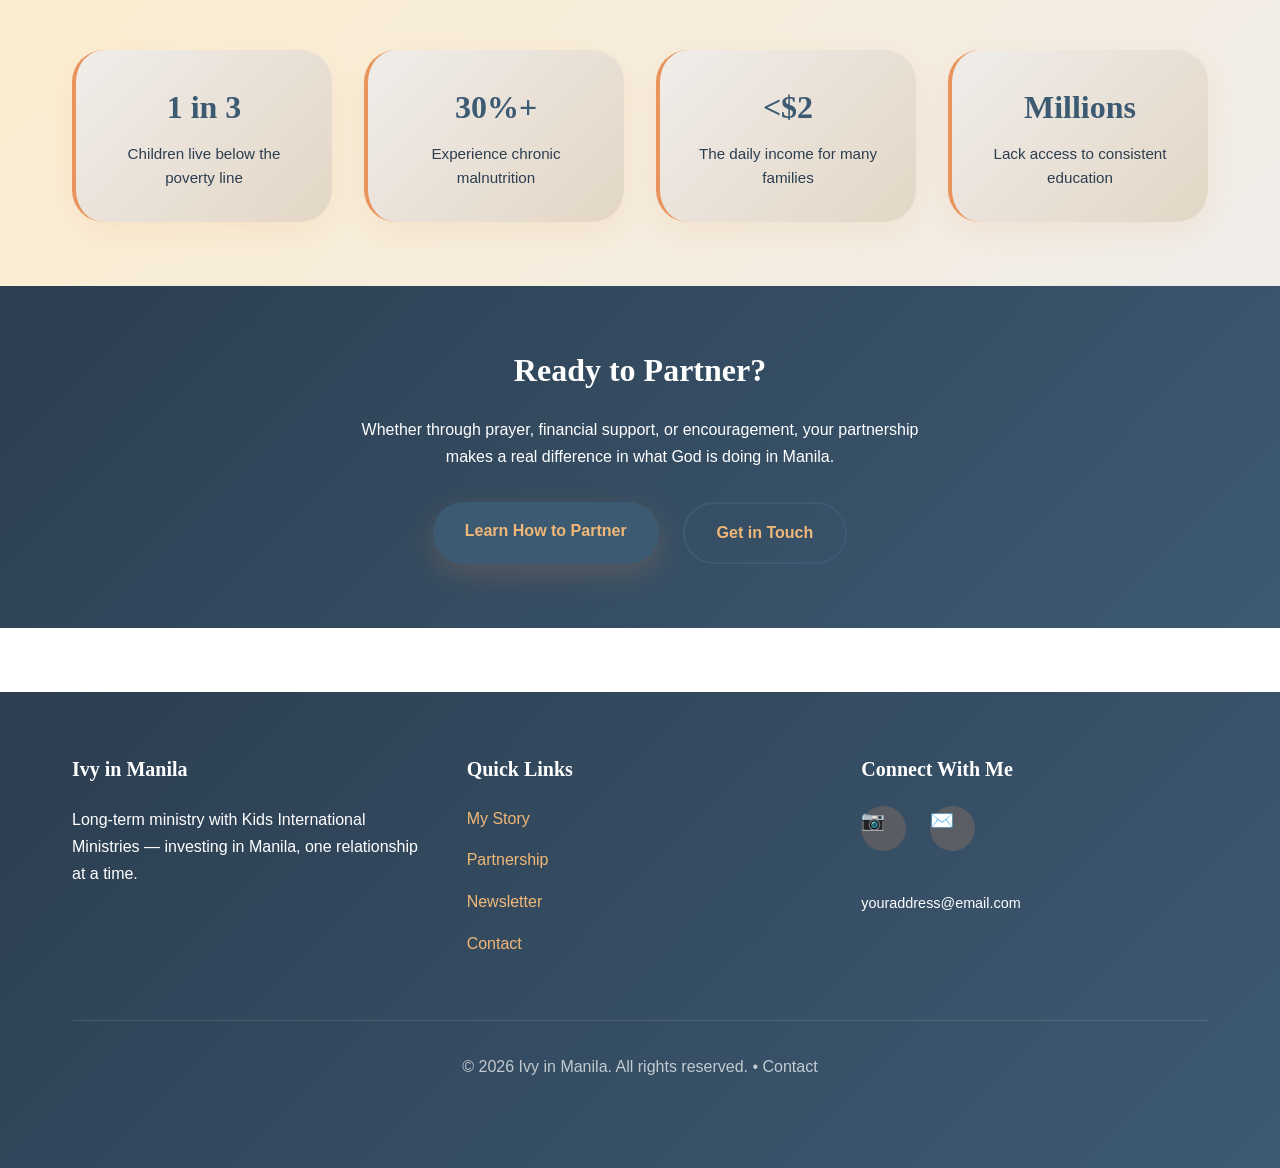
==== commit c135d866: "Remove 'The Work in Action' section and photos from homepage" ====
--- a/index.html
+++ b/index.html
@@ -189,35 +189,6 @@
       </div>
     </section>
 
-    <!-- Ministry in Action Section -->
-    <section class="section section-light">
-      <div class="container">
-        <h2 class="text-center">The Work in Action</h2>
-        <p class="text-center" style="max-width: 600px; margin-left: auto; margin-right: auto; margin-bottom: var(--spacing-xl);">
-          Every day, Kids International Ministries walks alongside families in Manila's communities. Here are moments of relationship, discipleship, and love that define this ministry.
-        </p>
-        <div class="grid grid-2" style="gap: var(--spacing-lg); margin-bottom: var(--spacing-xl);">
-          <div style="overflow: hidden; border-radius: var(--radius-lg); box-shadow: 0 10px 35px rgba(61, 90, 115, 0.15);">
-            <img src="assets/images/IMG_9043.webp" alt="Kids International Ministries team" style="width: 100%; height: auto; display: block;">
-          </div>
-          <div style="overflow: hidden; border-radius: var(--radius-lg); box-shadow: 0 10px 35px rgba(61, 90, 115, 0.15);">
-            <img src="assets/images/IMG_2116.webp" alt="Community engagement with children" style="width: 100%; height: auto; display: block;">
-          </div>
-        </div>
-        <div class="grid grid-3" style="gap: var(--spacing-md);">
-          <div style="overflow: hidden; border-radius: var(--radius-lg); box-shadow: 0 10px 35px rgba(61, 90, 115, 0.1);">
-            <img src="assets/images/IMG_1949.webp" alt="Children in community" style="width: 100%; height: auto; display: block;">
-          </div>
-          <div style="overflow: hidden; border-radius: var(--radius-lg); box-shadow: 0 10px 35px rgba(61, 90, 115, 0.1);">
-            <img src="assets/images/IMG_2347.webp" alt="Volunteers with children" style="width: 100%; height: auto; display: block;">
-          </div>
-          <div style="overflow: hidden; border-radius: var(--radius-lg); box-shadow: 0 10px 35px rgba(61, 90, 115, 0.1);">
-            <img src="assets/images/IMG_2206.webp" alt="Outreach activity" style="width: 100%; height: auto; display: block;">
-          </div>
-        </div>
-      </div>
-    </section>
-
     <!-- CTA Section -->
     <section class="section section-navy">
       <div class="container text-center">
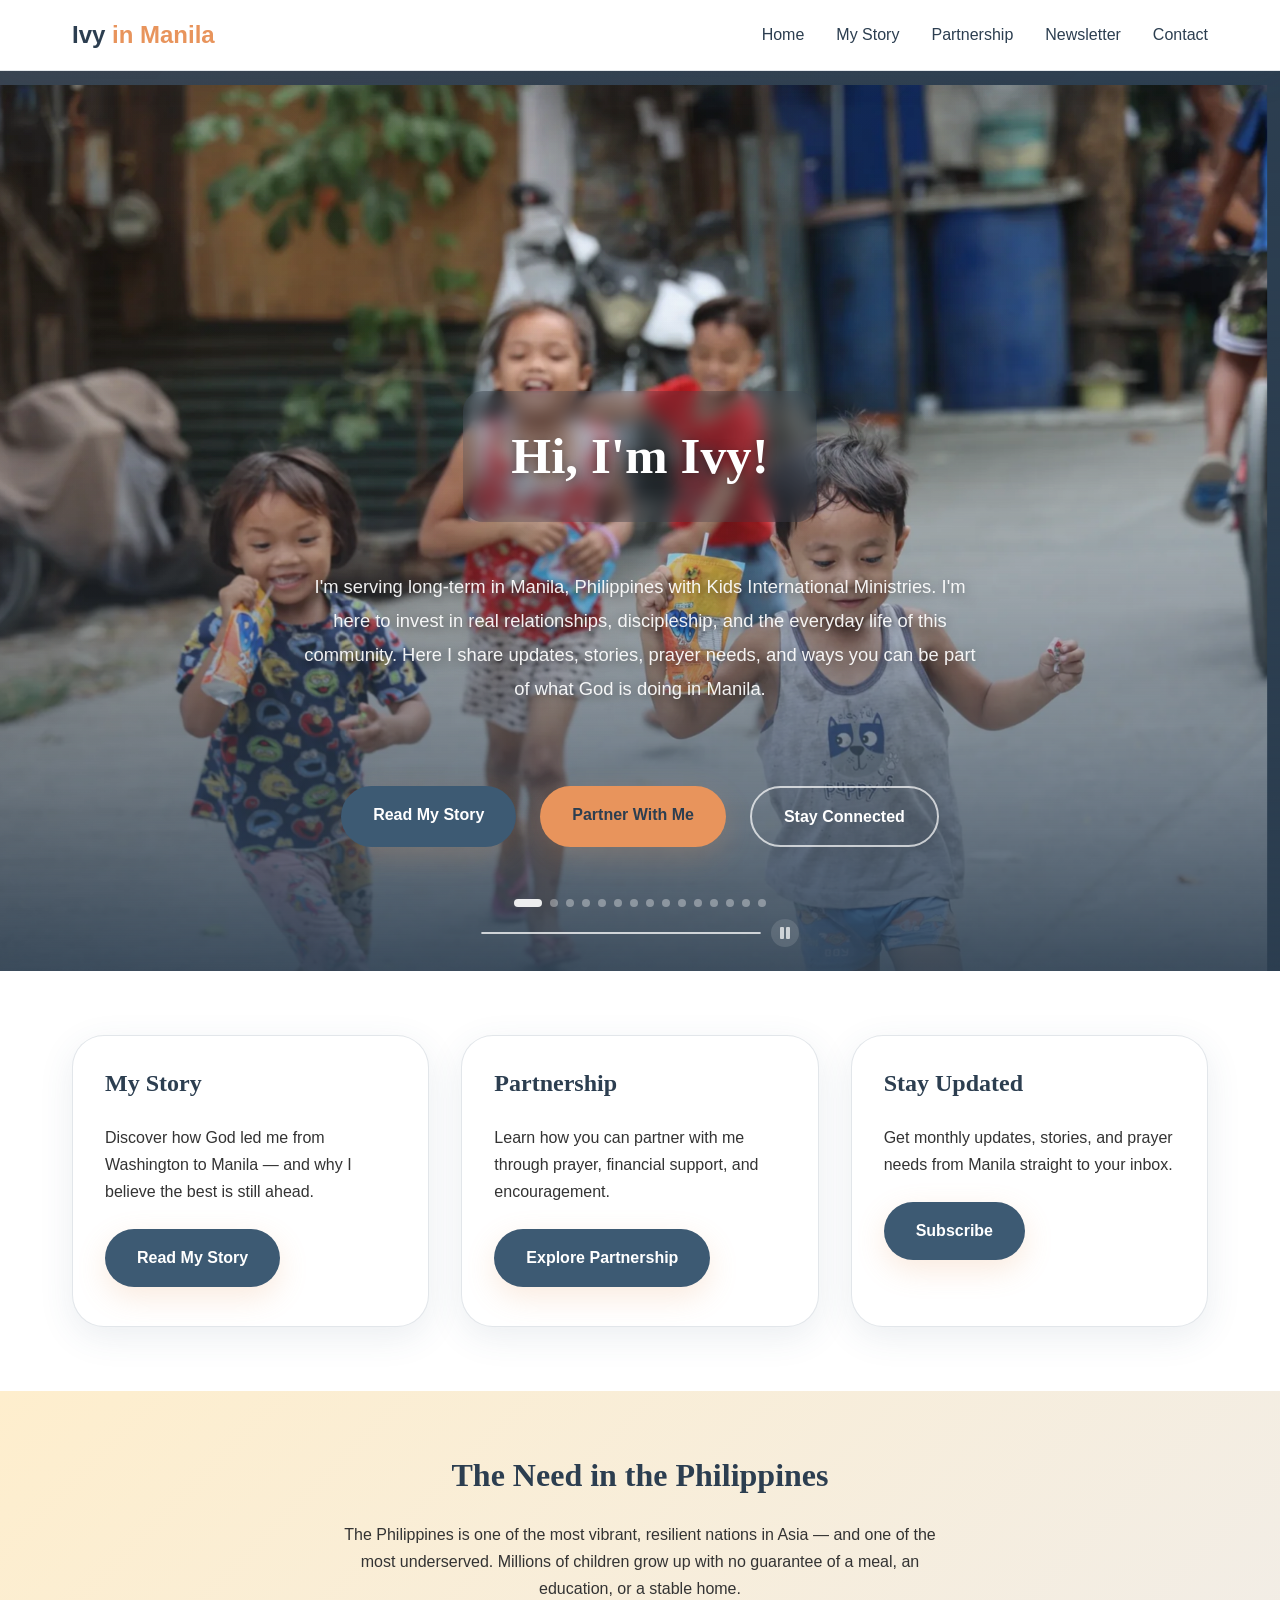
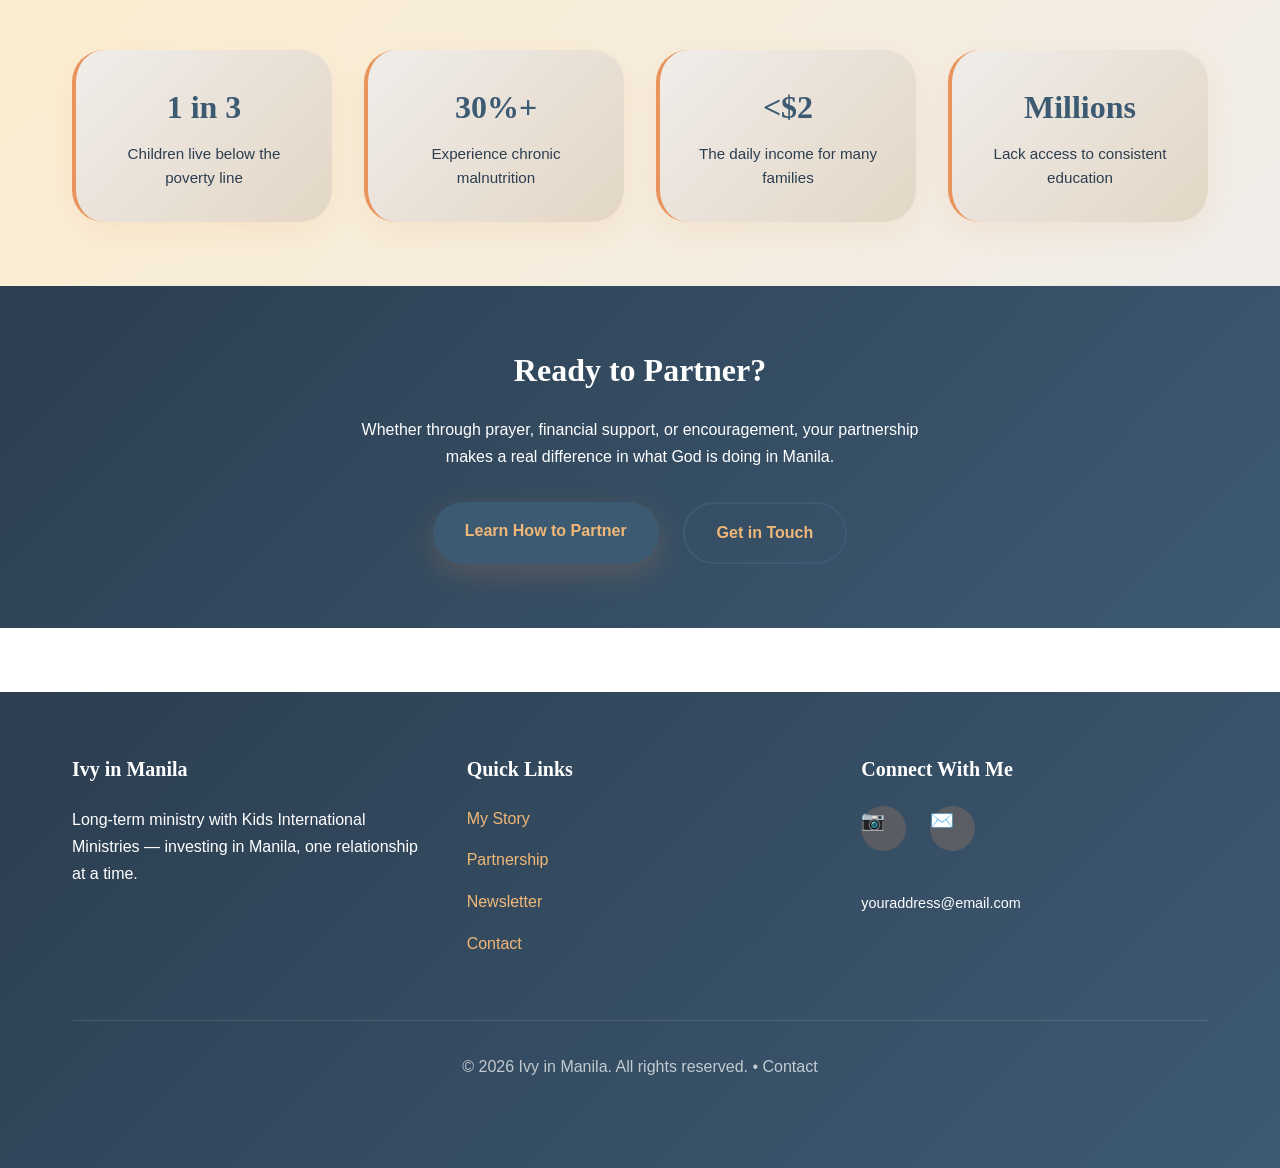
==== commit 26fdb02c: "Improve hero text readability and update heading copy - Update hero heading from 'Hi, I'm Ivy — welc" ====
--- a/index.html
+++ b/index.html
@@ -121,7 +121,7 @@
 
       <!-- Hero content overlay -->
       <div class="container carousel-hero-content">
-        <h1>Hi, I'm Ivy — welcome to Ivy in Manila.</h1>
+        <h1>Hi, I'm Ivy!</h1>
         <p class="hero-intro">
           I'm serving long-term in Manila, Philippines with Kids International Ministries. I'm here to invest in real relationships, discipleship, and the everyday life of this community. Here I share updates, stories, prayer needs, and ways you can be part of what God is doing in Manila.
         </p>
--- a/css/styles.css
+++ b/css/styles.css
@@ -770,11 +770,11 @@
   pointer-events: none;
   background:
     linear-gradient(to bottom,
-      rgba(44, 62, 80, 0.2) 0%,
+      rgba(44, 62, 80, 0.1) 0%,
       rgba(44, 62, 80, 0.02) 25%,
-      rgba(44, 62, 80, 0.02) 45%,
-      rgba(44, 62, 80, 0.5) 80%,
-      rgba(44, 62, 80, 0.8) 100%),
+      rgba(44, 62, 80, 0.15) 45%,
+      rgba(44, 62, 80, 0.6) 80%,
+      rgba(44, 62, 80, 0.9) 100%),
     linear-gradient(135deg,
       rgba(232, 148, 92, 0.08) 0%,
       transparent 60%);
@@ -801,7 +801,7 @@
   font-size: 1.15rem;
   max-width: 680px;
   line-height: 1.85;
-  text-shadow: 0 1px 8px rgba(0, 0, 0, 0.35);
+  text-shadow: 0 2px 12px rgba(0, 0, 0, 0.5);
   animation: carouselFadeUp 1.2s cubic-bezier(0.16, 1, 0.3, 1) 0.3s both;
 }
 
@@ -826,6 +826,20 @@
 .carousel-hero-content .hero-ctas .btn-outline:hover {
   background: rgba(255, 255, 255, 0.15);
   border-color: var(--white);
+}
+.carousel-hero-content h1 {
+  color: var(--white);
+  text-shadow: 0 2px 12px rgba(0, 0, 0, 0.5);
+  font-size: 3.2rem;
+  margin-bottom: var(--spacing-xl);
+  animation: carouselFadeUp 1.2s cubic-bezier(0.16, 1, 0.3, 1) 0s both;
+  background: rgba(44, 62, 80, 0.25);
+  padding: var(--spacing-lg) var(--spacing-xl);
+  border-radius: var(--radius-md);
+  backdrop-filter: blur(8px);
+  max-width: fit-content;
+  margin-left: auto;
+  margin-right: auto;
 }
 
 @keyframes carouselFadeUp {
